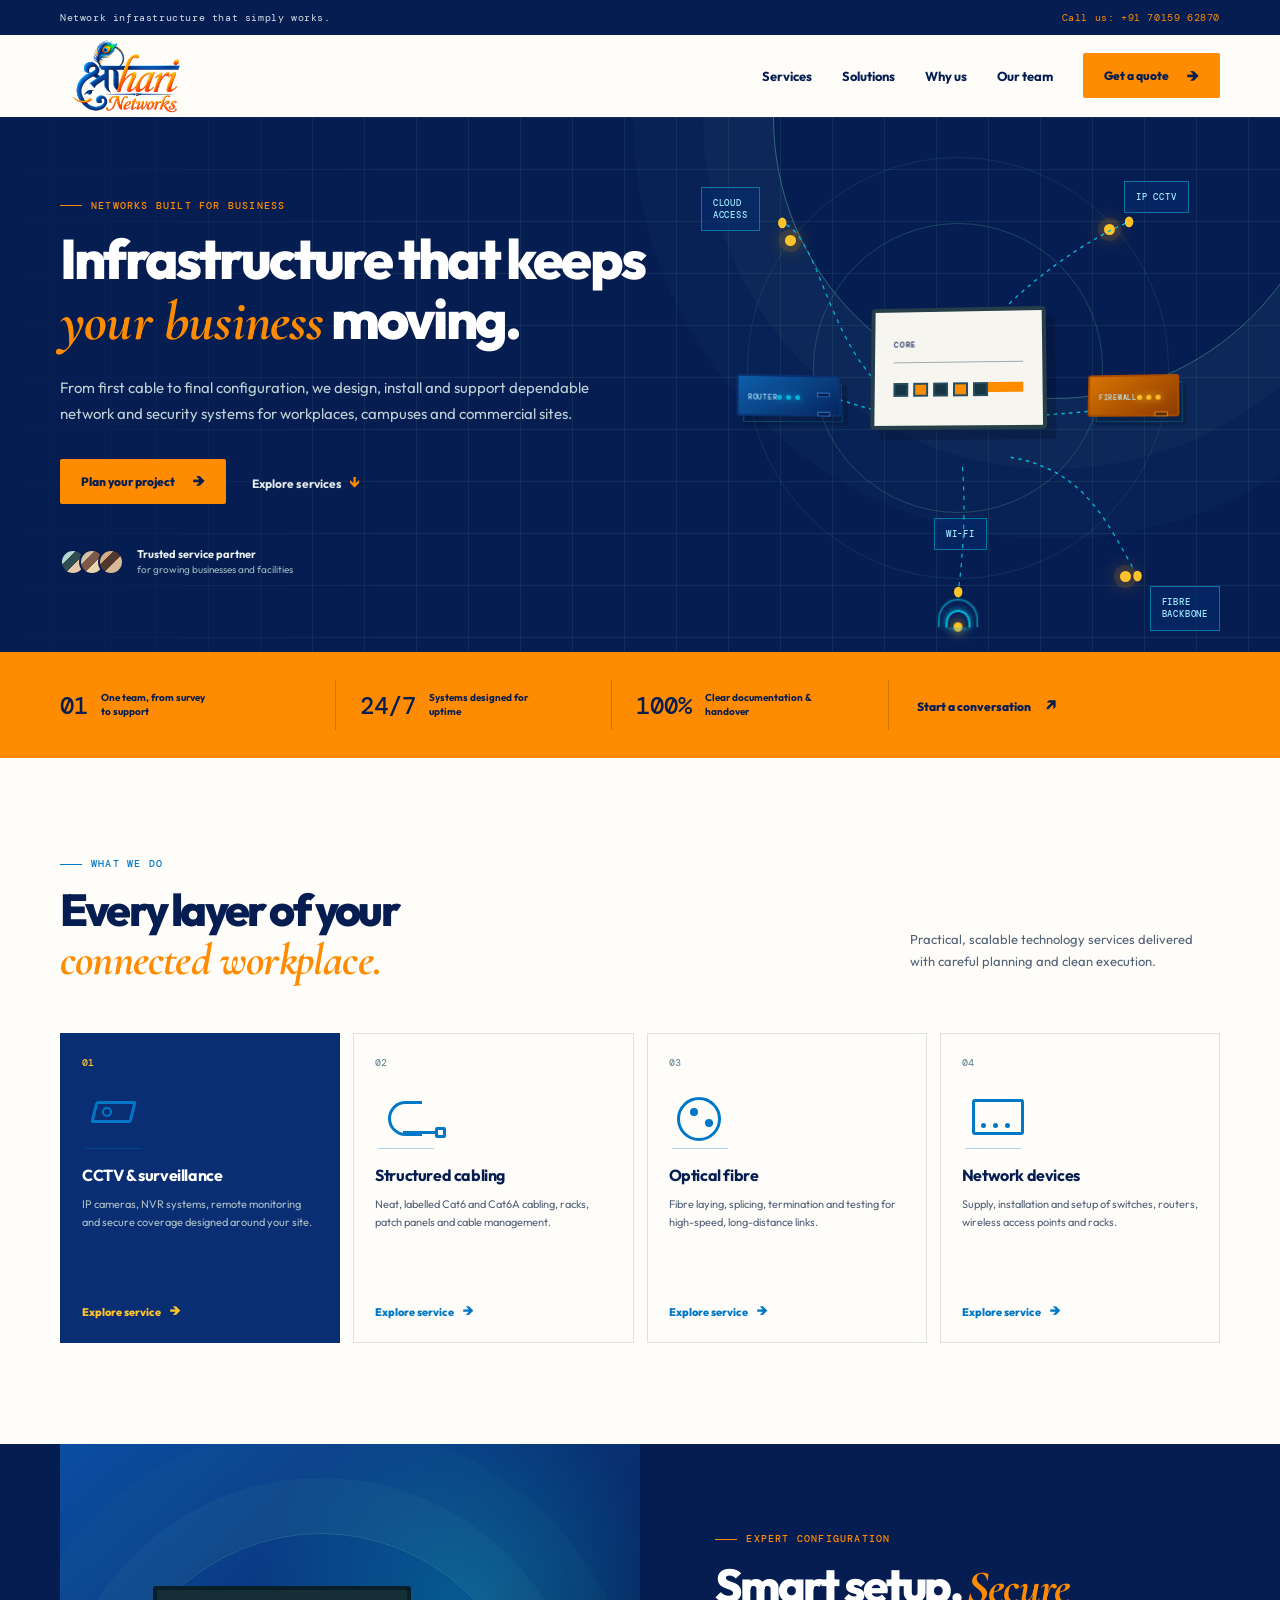
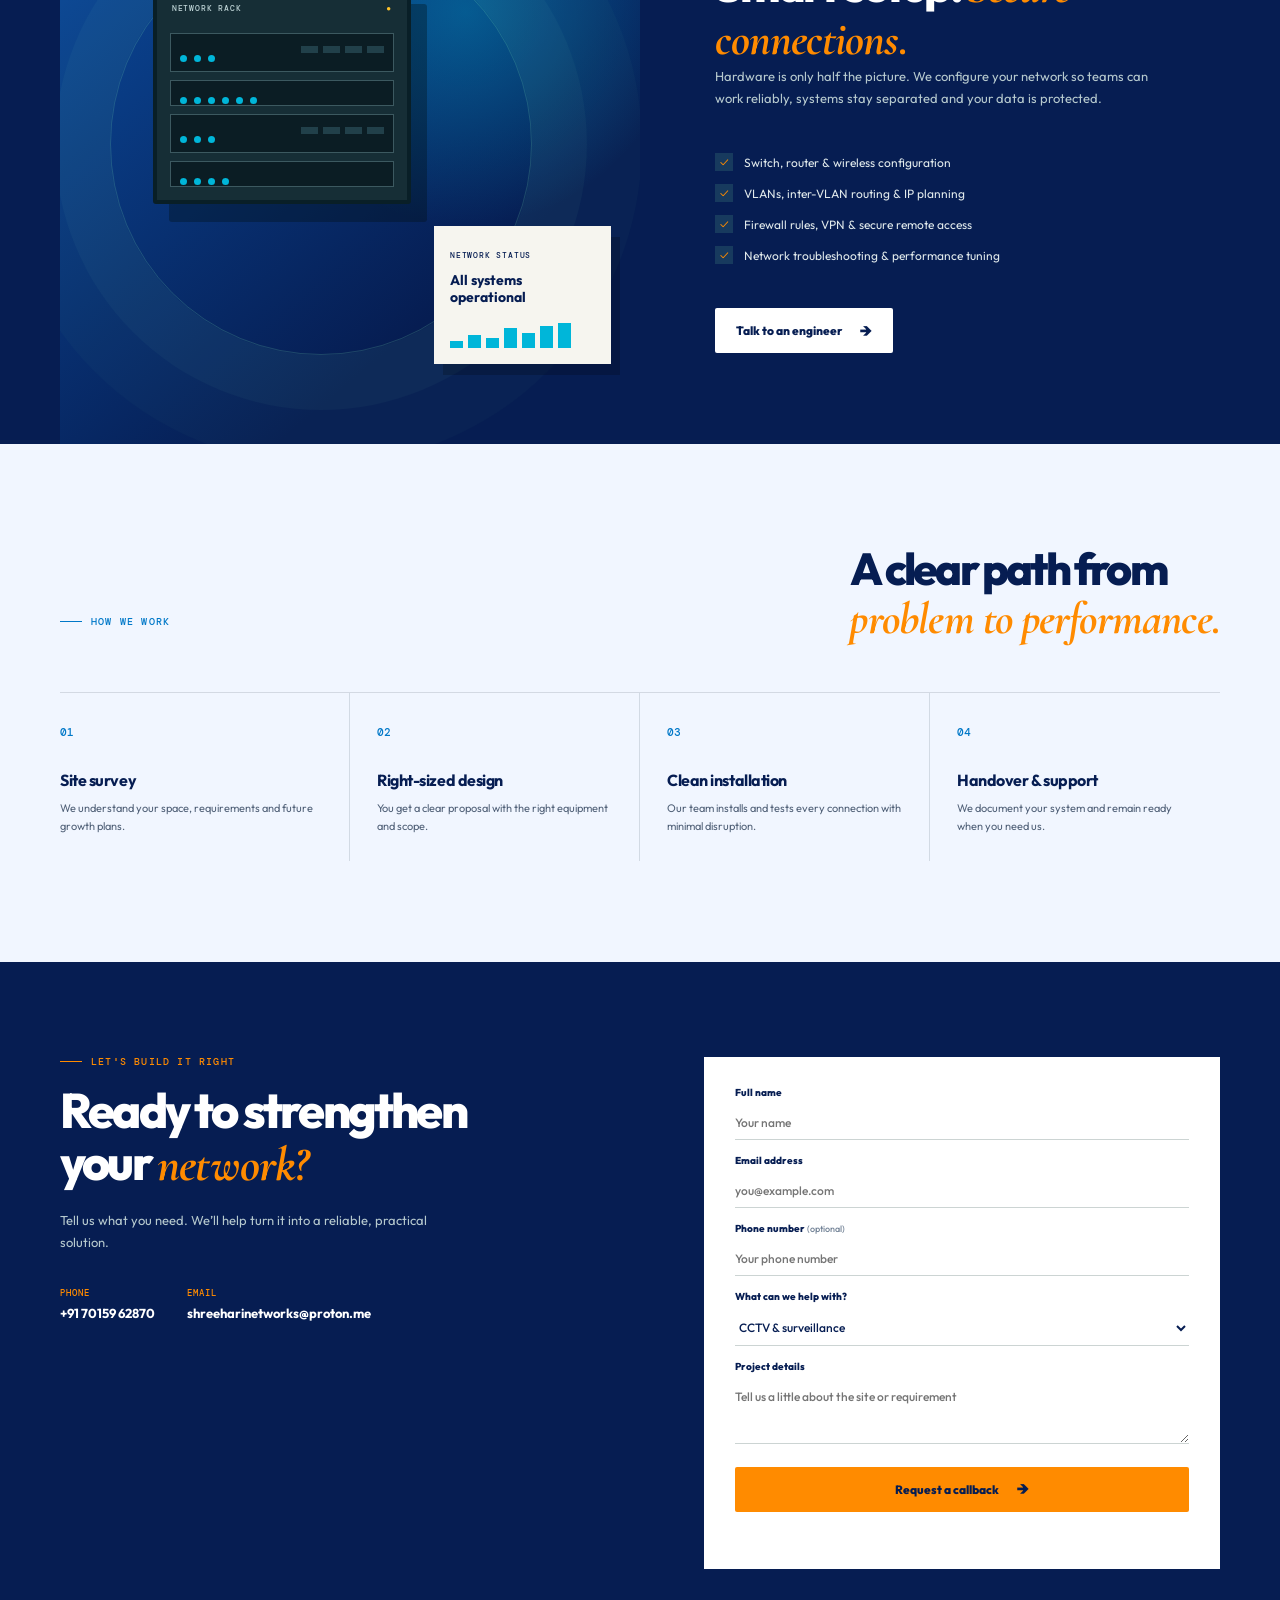
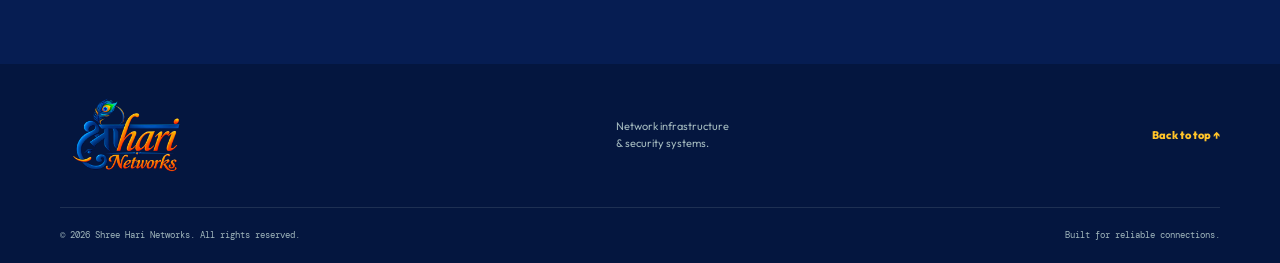
==== index.html @ 88076ae0 "Add files via upload" ====
<!doctype html>
<html lang="en">
  <head>
    <meta charset="UTF-8" />
    <meta name="viewport" content="width=device-width, initial-scale=1.0" />
    <meta
      name="description"
      content="Shree Hari Networks delivers CCTV, structured cabling, fibre optic, networking and security infrastructure services."
    />
    <title>Shree Hari Networks | Network Infrastructure & Security</title>
    <link rel="preconnect" href="https://fonts.googleapis.com" />
    <link rel="preconnect" href="https://fonts.gstatic.com" crossorigin />
    <link
      href="https://fonts.googleapis.com/css2?family=Cormorant+Garamond:ital,wght@0,600;0,700;1,600;1,700&family=DM+Mono:wght@400;500&family=Outfit:wght@400;500;600;700;800&display=swap"
      rel="stylesheet"
    />
    <link rel="stylesheet" href="styles.css" />
  </head>
  <body>
    <div class="topbar">
      <div class="container topbar-inner">
        <span>Network infrastructure that simply works.</span>
        <a href="tel:+917015962870">Call us: +91 70159 62870</a>
      </div>
    </div>

    <header class="site-header" id="top">
      <div class="container nav-wrap">
        <a class="brand brand-logo" href="#top" aria-label="Shree Hari Networks home">
          <img src="assets/shree-hari-networks-logo-transparent.png" alt="Shree Hari Networks" />
        </a>
        <button class="menu-toggle" type="button" aria-expanded="false" aria-controls="main-menu">
          <span></span><span></span><span></span><span class="sr-only">Open menu</span>
        </button>
        <nav id="main-menu" class="main-nav" aria-label="Main navigation">
          <a href="#services">Services</a>
          <a href="#solutions">Solutions</a>
          <a href="#why-us">Why us</a>
          <a href="team.html">Our team</a>
          <a href="#contact" class="nav-cta">Get a quote <span>→</span></a>
        </nav>
      </div>
    </header>

    <main>
      <section class="hero">
        <div class="hero-grid"></div>
        <div class="container hero-content">
          <div class="hero-copy">
            <p class="eyebrow"><span></span> NETWORKS BUILT FOR BUSINESS</p>
            <h1>Infrastructure that keeps <em>your business</em> moving.</h1>
            <p class="hero-text">
              From first cable to final configuration, we design, install and support dependable network and security systems for workplaces, campuses and commercial sites.
            </p>
            <div class="hero-actions">
              <a class="button button-primary" href="#contact">Plan your project <span>→</span></a>
              <a class="text-link" href="#services">Explore services <span>↓</span></a>
            </div>
            <div class="hero-trust">
              <div class="avatar-stack" aria-hidden="true"><i></i><i></i><i></i></div>
              <p><strong>Trusted service partner</strong><br />for growing businesses and facilities</p>
            </div>
          </div>

          <div class="network-visual" aria-label="Illustration of a connected network" role="img">
            <div class="visual-label label-cloud">CLOUD<br />ACCESS</div>
            <div class="visual-label label-camera">IP CCTV</div>
            <div class="visual-label label-fibre">FIBRE<br />BACKBONE</div>
            <div class="visual-label label-wifi">WI-FI</div>
            <div class="network-hub">
              <span class="hub-title">CORE</span>
              <span class="hub-line"></span>
              <span class="hub-status">ONLINE</span>
              <div class="port-row"><i></i><i></i><i></i><i></i><i></i></div>
            </div>
            <div class="network-device device-router" aria-hidden="true"><span>ROUTER</span><i></i><i></i><i></i><b></b><b></b></div>
            <div class="network-device device-firewall" aria-hidden="true"><span>FIREWALL</span><i></i><i></i><i></i><b></b></div>
            <div class="network-device device-wifi" aria-hidden="true"><span></span><i></i><b></b></div>
            <span class="node node-one"></span>
            <span class="node node-two"></span>
            <span class="node node-three"></span>
            <svg class="connections" viewBox="0 0 620 500" preserveAspectRatio="none" aria-hidden="true">
              <path d="M278 280C155 250 155 114 102 99" />
              <path d="M316 222C384 152 472 111 512 98" />
              <path d="M372 318c87 12 112 58 150 111" />
              <path d="M280 280C210 281 167 260 106 250" />
              <path d="M351 280C414 280 465 275 514 271" />
              <path d="M315 327c4 43 1 81-5 117" />
              <circle cx="102" cy="99" r="5" /><circle cx="512" cy="98" r="5" /><circle cx="522" cy="429" r="5" />
              <circle cx="106" cy="250" r="5" /><circle cx="514" cy="271" r="5" /><circle cx="310" cy="444" r="5" />
            </svg>
            <div class="signal-ring ring-one"></div>
            <div class="signal-ring ring-two"></div>
          </div>
        </div>
      </section>

      <section class="stats-strip" aria-label="Business highlights">
        <div class="container stats-grid">
          <div><strong>01</strong><span>One team, from survey to support</span></div>
          <div><strong>24/7</strong><span>Systems designed for uptime</span></div>
          <div><strong>100%</strong><span>Clear documentation & handover</span></div>
          <a href="#contact">Start a conversation <span>↗</span></a>
        </div>
      </section>

      <section class="section services" id="services">
        <div class="container">
          <div class="section-heading">
            <div>
              <p class="eyebrow dark"><span></span> WHAT WE DO</p>
              <h2>Every layer of your<br /><em>connected workplace.</em></h2>
            </div>
            <p>Practical, scalable technology services delivered with careful planning and clean execution.</p>
          </div>

          <div class="service-grid">
            <article class="service-card featured">
              <div class="service-number">01</div>
              <div class="service-icon icon-cctv"><span></span><i></i></div>
              <h3>CCTV & surveillance</h3>
              <p>IP cameras, NVR systems, remote monitoring and secure coverage designed around your site.</p>
              <a href="#contact" aria-label="Enquire about CCTV and surveillance">Explore service <span>→</span></a>
            </article>
            <article class="service-card">
              <div class="service-number">02</div>
              <div class="service-icon icon-cable"><span></span><i></i><b></b></div>
              <h3>Structured cabling</h3>
              <p>Neat, labelled Cat6 and Cat6A cabling, racks, patch panels and cable management.</p>
              <a href="#contact" aria-label="Enquire about structured cabling">Explore service <span>→</span></a>
            </article>
            <article class="service-card">
              <div class="service-number">03</div>
              <div class="service-icon icon-fibre"><span></span><i></i><b></b></div>
              <h3>Optical fibre</h3>
              <p>Fibre laying, splicing, termination and testing for high-speed, long-distance links.</p>
              <a href="#contact" aria-label="Enquire about optical fibre">Explore service <span>→</span></a>
            </article>
            <article class="service-card">
              <div class="service-number">04</div>
              <div class="service-icon icon-device"><span></span><i></i><b></b><em></em></div>
              <h3>Network devices</h3>
              <p>Supply, installation and setup of switches, routers, wireless access points and racks.</p>
              <a href="#contact" aria-label="Enquire about network devices">Explore service <span>→</span></a>
            </article>
          </div>
        </div>
      </section>

      <section class="section solutions" id="solutions">
        <div class="container solutions-layout">
          <div class="solutions-illustration" aria-hidden="true">
            <div class="rack">
              <div class="rack-top">NETWORK RACK <span>●</span></div>
              <div class="rack-unit"><i></i><i></i><i></i><b></b><b></b><b></b><b></b></div>
              <div class="rack-unit narrow"><i></i><i></i><i></i><i></i><i></i><i></i></div>
              <div class="rack-unit"><i></i><i></i><i></i><b></b><b></b><b></b><b></b></div>
              <div class="rack-unit narrow"><i></i><i></i><i></i><i></i></div>
            </div>
            <div class="config-card">
              <span class="mini-label">NETWORK STATUS</span>
              <strong>All systems<br />operational</strong>
              <div class="mini-chart"><i></i><i></i><i></i><i></i><i></i><i></i><i></i></div>
            </div>
          </div>
          <div class="solutions-copy">
            <p class="eyebrow"><span></span> EXPERT CONFIGURATION</p>
            <h2>Smart setup. <em>Secure connections.</em></h2>
            <p>Hardware is only half the picture. We configure your network so teams can work reliably, systems stay separated and your data is protected.</p>
            <ul class="check-list">
              <li><span>✓</span> Switch, router & wireless configuration</li>
              <li><span>✓</span> VLANs, inter-VLAN routing & IP planning</li>
              <li><span>✓</span> Firewall rules, VPN & secure remote access</li>
              <li><span>✓</span> Network troubleshooting & performance tuning</li>
            </ul>
            <a class="button button-light" href="#contact">Talk to an engineer <span>→</span></a>
          </div>
        </div>
      </section>

      <section class="section process" id="why-us">
        <div class="container">
          <div class="process-head">
            <p class="eyebrow dark"><span></span> HOW WE WORK</p>
            <h2>A clear path from<br /><em>problem to performance.</em></h2>
          </div>
          <div class="process-grid">
            <article><span>01</span><h3>Site survey</h3><p>We understand your space, requirements and future growth plans.</p></article>
            <article><span>02</span><h3>Right-sized design</h3><p>You get a clear proposal with the right equipment and scope.</p></article>
            <article><span>03</span><h3>Clean installation</h3><p>Our team installs and tests every connection with minimal disruption.</p></article>
            <article><span>04</span><h3>Handover & support</h3><p>We document your system and remain ready when you need us.</p></article>
          </div>
        </div>
      </section>

      <section class="contact" id="contact">
        <div class="container contact-layout">
          <div class="contact-copy">
            <p class="eyebrow"><span></span> LET'S BUILD IT RIGHT</p>
            <h2>Ready to strengthen<br />your <em>network?</em></h2>
            <p>Tell us what you need. We’ll help turn it into a reliable, practical solution.</p>
            <div class="contact-details">
              <a href="tel:+917015962870"><span>PHONE</span>+91 70159 62870</a>
              <a href="mailto:shreeharinetworks@proton.me"><span>EMAIL</span>shreeharinetworks@proton.me</a>
            </div>
          </div>
          <form class="contact-form" id="quote-form" action="https://formsubmit.co/shreeharinetworks@proton.me" method="POST">
            <input type="hidden" name="_subject" value="New website enquiry — Shree Hari Networks" />
            <input type="hidden" name="_cc" value="khatuwalccna@gmail.com,deepak787675@gmail.com" />
            <input type="hidden" name="_template" value="table" />
            <input class="honeypot" type="text" name="_honey" tabindex="-1" autocomplete="off" aria-hidden="true" />
            <label>Full name<input required name="name" type="text" placeholder="Your name" /></label>
            <label>Email address<input required name="email" type="email" placeholder="you@example.com" /></label>
            <label>Phone number <span class="optional">(optional)</span><input name="phone" type="tel" placeholder="Your phone number" /></label>
            <label>What can we help with?
              <select name="service">
                <option value="CCTV & surveillance">CCTV & surveillance</option>
                <option value="Structured cabling">Structured cabling</option>
                <option value="Optical fibre">Optical fibre</option>
                <option value="Network configuration">Network configuration</option>
                <option value="Other / multiple services">Other / multiple services</option>
              </select>
            </label>
            <label>Project details<textarea name="details" rows="3" placeholder="Tell us a little about the site or requirement"></textarea></label>
            <button class="button button-primary" type="submit">Request a callback <span>→</span></button>
            <p class="form-note" id="form-note" aria-live="polite"></p>
          </form>
        </div>
      </section>
    </main>

    <footer class="site-footer">
      <div class="container footer-top">
        <a class="brand brand-logo footer-brand" href="#top" aria-label="Shree Hari Networks home">
          <img src="assets/shree-hari-networks-logo-transparent.png" alt="Shree Hari Networks" />
        </a>
        <p>Network infrastructure<br />& security systems.</p>
        <a class="back-top" href="#top">Back to top ↑</a>
      </div>
      <div class="container footer-bottom"><span>© <span id="year"></span> Shree Hari Networks. All rights reserved.</span><span>Built for reliable connections.</span></div>
    </footer>

    <script src="script.js"></script>
  </body>
</html>
---- styles.css ----
:root {
  --ink: #061d52;
  --ink-2: #092e73;
  --green: #ff8b00;
  --green-bright: #ffc329;
  --cream: #f3f7ff;
  --paper: #fffdf9;
  --line: rgba(11, 30, 43, .13);
  --muted: #516178;
  --mono: "DM Mono", monospace;
  --sans: "Outfit", sans-serif;
  --accent: "Cormorant Garamond", serif;
}

* { box-sizing: border-box; }
html { scroll-behavior: smooth; }
body { margin: 0; color: var(--ink); background: var(--paper); font-family: var(--sans); }
a { color: inherit; text-decoration: none; }
button, input, select, textarea { font: inherit; }
.container { width: min(1160px, calc(100% - 48px)); margin: 0 auto; }
.sr-only { position: absolute; width: 1px; height: 1px; overflow: hidden; clip: rect(0, 0, 0, 0); white-space: nowrap; }

.topbar { background: var(--ink); color: #d6e1e3; font-family: var(--mono); font-size: 10px; letter-spacing: .06em; }
.topbar-inner { min-height: 35px; display: flex; align-items: center; justify-content: space-between; }
.topbar a { color: var(--green); }
.site-header { background: var(--paper); position: sticky; z-index: 10; top: 0; border-bottom: 1px solid transparent; }
.site-header.scrolled { border-bottom-color: var(--line); box-shadow: 0 5px 18px rgba(4, 26, 37, .04); }
.nav-wrap { height: 81px; display: flex; align-items: center; justify-content: space-between; }
.brand { display: flex; gap: 7px; align-items: center; color: var(--ink); font-size: 23px; letter-spacing: -1.5px; font-weight: 800; }
.brand-logo { display: block; width: 132px; height: 74px; }
.brand-logo img { display: block; width: 100%; height: 100%; object-fit: contain; object-position: center; }
.main-nav { display: flex; align-items: center; gap: 30px; font-size: 13px; font-weight: 700; }
.main-nav > a:not(.nav-cta) { position: relative; }
.main-nav > a:not(.nav-cta)::after { content: ""; position: absolute; height: 2px; width: 0; background: var(--green); left: 0; bottom: -7px; transition: width .2s ease; }
.main-nav > a:not(.nav-cta):hover::after { width: 100%; }
.nav-cta, .button { display: inline-flex; align-items: center; justify-content: center; gap: 18px; min-height: 45px; padding: 0 21px; border-radius: 2px; font-size: 12px; font-weight: 800; transition: transform .2s ease, background .2s ease; }
.nav-cta { color: var(--ink); background: var(--green); }
.nav-cta:hover, .button:hover { transform: translateY(-2px); }
.nav-cta span, .button span { font-size: 18px; line-height: 0; }
.menu-toggle { display: none; border: 0; background: none; padding: 8px 0 8px 12px; cursor: pointer; }
.menu-toggle span:not(.sr-only) { width: 23px; height: 2px; background: var(--ink); display: block; margin: 4px 0; }

.hero { min-height: 535px; position: relative; isolation: isolate; overflow: hidden; background: var(--ink); color: white; }
.hero-grid { position: absolute; inset: 0; z-index: -1; opacity: .17; background-image: linear-gradient(rgba(135, 226, 179, .5) 1px, transparent 1px), linear-gradient(90deg, rgba(135, 226, 179, .5) 1px, transparent 1px); background-size: 52px 52px; mask-image: linear-gradient(90deg, transparent, #000 30%, #000); }
.hero::after { content: ""; z-index: -1; position: absolute; width: 560px; height: 560px; top: -280px; right: -55px; border: 1px solid rgba(133, 245, 187, .35); border-radius: 50%; box-shadow: 0 0 0 70px rgba(133, 245, 187, .025), 0 0 0 140px rgba(133, 245, 187, .025); }
.hero-content { min-height: 535px; display: grid; grid-template-columns: 1.08fr .92fr; align-items: center; gap: 20px; }
.hero-copy { padding: 67px 0 58px; }
.eyebrow { margin: 0 0 17px; display: flex; align-items: center; gap: 9px; color: var(--green); font: 500 10px/1 var(--mono); letter-spacing: .12em; }
.eyebrow span { display: block; width: 22px; height: 1px; background: currentColor; }
.eyebrow.dark { color: #469c70; }
h1, h2, h3, p { margin-top: 0; }
h1, h2 { letter-spacing: -2.8px; line-height: 1.08; font-weight: 800; }
h1 { max-width: 600px; margin-bottom: 23px; font-size: clamp(42px, 4.35vw, 65px); }
h1 em, h2 em { color: var(--green); font-family: var(--accent); font-style: italic; font-weight: 700; letter-spacing: -.8px; }
.hero-text { max-width: 530px; color: #bed0d5; font-size: 15px; line-height: 1.75; }
.hero-actions { margin-top: 31px; display: flex; align-items: center; gap: 26px; }
.button-primary { color: var(--ink); background: var(--green); border: 0; cursor: pointer; }
.text-link { color: #e2eaec; font-size: 12px; font-weight: 700; }
.text-link span { color: var(--green); font-size: 17px; margin-left: 5px; }
.hero-trust { margin-top: 43px; display: flex; align-items: center; gap: 13px; }
.hero-trust p { margin: 0; color: #9db4bc; font-size: 10px; line-height: 1.45; }
.hero-trust strong { color: #e6eeee; font-size: 11px; }
.avatar-stack { display: flex; }
.avatar-stack i { width: 26px; height: 26px; border: 2px solid var(--ink); margin-left: -7px; border-radius: 50%; background: linear-gradient(135deg, #d2c2a4 30%, #7e5848 31% 57%, #e8d5ac 58%); }
.avatar-stack i:first-child { margin-left: 0; background: linear-gradient(135deg, #b2d6d0 30%, #304e52 31% 57%, #e5c7ab 58%); }
.avatar-stack i:last-child { background: linear-gradient(135deg, #d6ac81 30%, #52382e 31% 57%, #d7b997 58%); }

.network-visual { align-self: stretch; min-height: 430px; position: relative; perspective: 900px; }
.network-hub { position: absolute; top: 47%; left: 50%; transform: translate(-50%, -50%) rotateX(7deg) rotateY(-5deg); width: 176px; height: 123px; padding: 20px 19px; background: #f6f5ef; border: 4px solid #263e48; border-radius: 4px; color: var(--ink); box-shadow: 9px 10px 0 rgba(0, 0, 0, .18); z-index: 2; animation: hub-float 5s ease-in-out infinite; }
.hub-title, .hub-status, .mini-label { font: 500 8px var(--mono); letter-spacing: .1em; }
.hub-status { float: right; color: #29935e; }
.hub-line { display: block; height: 1px; margin: 11px 0 20px; background: #9daaae; }
.port-row { display: flex; gap: 5px; }
.port-row i { height: 14px; flex: 1; background: #173545; border: 2px solid #264d5e; }
.port-row i:nth-child(2), .port-row i:nth-child(4) { background: #66d797; }
.network-device { position: absolute; z-index: 2; padding: 8px 9px; border: 2px solid #0a316f; border-radius: 3px; color: #eaf8ff; background: linear-gradient(145deg, #0d5fac, #06265f); box-shadow: 7px 9px 0 rgba(0, 0, 0, .17); transform-style: preserve-3d; }
.network-device::after { content: ""; position: absolute; z-index: -1; inset: 4px -5px -6px 5px; border: 1px solid rgba(0, 182, 217, .38); transform: translateZ(-8px); }
.network-device span { color: #bceeff; font: 500 7px var(--mono); letter-spacing: .1em; }.network-device i { display: inline-block; width: 5px; height: 5px; margin: 8px 4px 0 0; border-radius: 50%; background: var(--peacock); box-shadow: 0 0 7px rgba(0, 182, 217, .8); }.network-device b { float: right; width: 13px; height: 5px; margin: 8px 0 0 4px; background: #0b1e52; border: 1px solid #2a76bb; }
.device-router { left: 8%; top: 48%; width: 103px; height: 43px; transform: rotateX(17deg) rotateY(17deg) rotateZ(-4deg); animation: device-float 5.9s ease-in-out infinite .3s; }.device-firewall { right: 8%; top: 48%; width: 90px; height: 43px; background: linear-gradient(145deg, #d77400, #8e3c00); border-color: #a84c00; transform: rotateX(14deg) rotateY(-16deg) rotateZ(3deg); animation: device-float 6.3s ease-in-out infinite .7s; }.device-firewall i { background: var(--amber); box-shadow: 0 0 7px rgba(255, 195, 41, .9); }.device-firewall b { border-color: #d78617; background: #5d2900; }.device-wifi { left: calc(50% - 30px); bottom: 4%; width: 60px; height: 35px; padding: 0; background: transparent; border: 0; box-shadow: none; transform: rotateX(14deg) rotateY(-9deg); animation: device-float 5.6s ease-in-out infinite 1.1s; }.device-wifi::after { display: none; }.device-wifi span, .device-wifi i, .device-wifi b { position: absolute; left: 50%; transform: translateX(-50%); display: block; margin: 0; background: transparent; }.device-wifi span { bottom: 0; width: 9px; height: 9px; border-radius: 50%; background: var(--amber); box-shadow: 0 0 11px rgba(255, 195, 41, .9); }.device-wifi i { bottom: 4px; width: 25px; height: 17px; border: 2px solid var(--peacock); border-bottom: 0; border-radius: 25px 25px 0 0; }.device-wifi b { bottom: 4px; width: 41px; height: 28px; border: 2px solid rgba(0, 182, 217, .62); border-bottom: 0; border-radius: 40px 40px 0 0; }
@keyframes hub-float { 0%, 100% { transform: translate(-50%, -50%) rotateX(7deg) rotateY(-5deg) translateY(0); } 50% { transform: translate(-50%, -50%) rotateX(7deg) rotateY(-5deg) translateY(-8px); } }
@keyframes device-float { 0%, 100% { margin-top: 0; } 50% { margin-top: -8px; } }
.connections { position: absolute; inset: 0; width: 100%; height: 100%; overflow: visible; }
.connections path { fill: none; stroke: #77d7a1; stroke-width: 1.4; stroke-dasharray: 4 5; animation: dash 16s linear infinite; }
.connections circle { fill: #92f3b9; }
@keyframes dash { to { stroke-dashoffset: -200; } }
.visual-label { position: absolute; padding: 9px 11px; color: #a4eec1; border: 1px solid rgba(144, 240, 186, .45); background: rgba(32, 70, 79, .45); font: 500 9px/1.35 var(--mono); letter-spacing: .09em; }
.label-cloud { left: 1%; top: 13%; }.label-camera { right: 6%; top: 12%; }.label-fibre { right: 0; bottom: 4%; }.label-wifi { left: calc(50% - 24px); bottom: 19%; }
.node { position: absolute; width: 11px; height: 11px; border-radius: 50%; background: var(--green-bright); box-shadow: 0 0 0 6px rgba(135, 241, 181, .11), 0 0 19px #78de9f; }
.node-one { top: 22%; left: 17%; }.node-two { top: 20%; right: 20%; }.node-three { right: 17%; bottom: 13%; }
.signal-ring { position: absolute; border: 1px solid rgba(125, 233, 169, .2); border-radius: 50%; left: 50%; top: 47%; transform: translate(-50%, -50%); }
.ring-one { width: 290px; height: 290px; }.ring-two { width: 422px; height: 422px; border-color: rgba(125, 233, 169, .1); }

.stats-strip { background: var(--green); }
.stats-grid { min-height: 106px; display: grid; grid-template-columns: 1fr 1fr 1fr 1.2fr; align-items: center; }
.stats-grid > div { min-height: 50px; padding: 4px 24px; border-right: 1px solid rgba(10, 29, 42, .19); display: flex; align-items: center; gap: 13px; }
.stats-grid > div:first-child { padding-left: 0; }.stats-grid strong { font: 500 24px var(--mono); }.stats-grid span { max-width: 115px; font-size: 10px; line-height: 1.4; font-weight: 700; }
.stats-grid a { padding-left: 28px; font-size: 12px; font-weight: 800; }.stats-grid a span { margin-left: 12px; font-size: 18px; }

.section { padding: 101px 0; }.section-heading { display: flex; justify-content: space-between; align-items: end; margin-bottom: 48px; }.section-heading > p { max-width: 310px; color: var(--muted); font-size: 13px; line-height: 1.7; }.section h2 { margin-bottom: 0; font-size: clamp(35px, 3.5vw, 49px); }.section h2 em { color: #38a672; }
.service-grid { display: grid; grid-template-columns: repeat(4, 1fr); gap: 13px; }.service-card { min-height: 310px; padding: 22px 21px; border: 1px solid var(--line); display: flex; flex-direction: column; position: relative; transition: background .2s ease, transform .2s ease; }.service-card:hover { background: #f2f6f3; transform: translateY(-4px); }.service-card.featured { color: white; background: var(--ink-2); border-color: var(--ink-2); }.service-number { font: 500 10px var(--mono); color: #72919c; }.featured .service-number { color: #80d7a4; }.service-icon { height: 75px; margin: 14px 0 7px; position: relative; color: #3ca776; }.service-icon::after { content: ""; position: absolute; width: 56px; height: 1px; background: currentColor; opacity: .32; bottom: 9px; left: 3px; }.icon-cctv span { position: absolute; top: 18px; left: 11px; width: 41px; height: 22px; border: 3px solid currentColor; border-radius: 3px; transform: skew(-14deg); }.icon-cctv i { position: absolute; width: 10px; height: 10px; top: 24px; left: 20px; border: 2px solid currentColor; border-radius: 50%; }.icon-cable span { position: absolute; top: 18px; left: 13px; width: 34px; height: 35px; border: 3px solid currentColor; border-right: 0; border-radius: 20px 0 0 20px; }.icon-cable i { position: absolute; width: 34px; height: 3px; top: 48px; left: 28px; background: currentColor; }.icon-cable b { position: absolute; width: 11px; height: 11px; border: 3px solid currentColor; top: 44px; left: 60px; border-radius: 2px; }.icon-fibre span { position: absolute; width: 44px; height: 44px; border: 3px solid currentColor; border-radius: 50%; top: 14px; left: 8px; }.icon-fibre i, .icon-fibre b { position: absolute; display: block; width: 8px; height: 8px; border-radius: 50%; background: currentColor; }.icon-fibre i { top: 25px; left: 21px; }.icon-fibre b { top: 36px; left: 36px; }.icon-device span { position: absolute; left: 10px; top: 16px; width: 52px; height: 36px; border: 3px solid currentColor; border-radius: 3px; }.icon-device i, .icon-device b, .icon-device em { position: absolute; top: 40px; width: 5px; height: 5px; border-radius: 50%; background: currentColor; }.icon-device i { left: 19px; }.icon-device b { left: 31px; }.icon-device em { left: 43px; }.service-card h3 { margin: 0 0 10px; font-size: 16px; letter-spacing: -.4px; }.service-card p { margin-bottom: 19px; color: var(--muted); font-size: 11px; line-height: 1.65; }.featured p { color: #adc1c6; }.service-card a { margin-top: auto; color: #399b6f; font-size: 11px; font-weight: 800; }.service-card a span { margin-left: 7px; font-size: 16px; }.featured a { color: var(--green); }

.solutions { padding: 0; background: var(--ink); color: white; }.solutions-layout { min-height: 600px; display: grid; grid-template-columns: 1fr 1fr; }.solutions-illustration { background: linear-gradient(140deg, #285362, #112f3a); position: relative; overflow: hidden; }.solutions-illustration::before { content: ""; position: absolute; width: 420px; height: 420px; border: 1px solid rgba(134, 237, 180, .19); border-radius: 50%; top: 50%; left: 45%; transform: translate(-50%, -50%); box-shadow: 0 0 0 55px rgba(134, 237, 180, .035), 0 0 0 110px rgba(134, 237, 180, .025); }.rack { z-index: 1; position: absolute; top: 142px; left: 16%; width: 258px; padding: 13px; border: 4px solid #091f27; border-radius: 3px; background: #162e36; box-shadow: 16px 18px 0 rgba(2, 15, 19, .34); }.rack-top { padding: 0 2px 12px; color: #bed3d5; font: 500 8px var(--mono); letter-spacing: .1em; }.rack-top span { float: right; color: var(--green); }.rack-unit { height: 39px; margin-top: 8px; padding: 12px 9px; border: 1px solid #3c5960; background: #0b1d24; }.rack-unit i { display: inline-block; width: 7px; height: 7px; margin-right: 7px; border-radius: 50%; background: #4ed38a; }.rack-unit b { float: right; width: 17px; height: 7px; margin-left: 5px; background: #21404a; }.rack-unit.narrow { height: 26px; padding-top: 7px; }.config-card { position: absolute; z-index: 2; bottom: 80px; right: 5%; width: 177px; padding: 16px; background: #f6f5ef; color: var(--ink); box-shadow: 9px 11px 0 rgba(0,0,0,.2); }.config-card strong { display: block; margin: 10px 0 16px; font-size: 14px; line-height: 1.25; }.mini-chart { height: 25px; display: flex; align-items: end; gap: 5px; }.mini-chart i { display: block; width: 13px; background: #67cb91; }.mini-chart i:nth-child(1) { height: 7px; }.mini-chart i:nth-child(2) { height: 13px; }.mini-chart i:nth-child(3) { height: 10px; }.mini-chart i:nth-child(4) { height: 20px; }.mini-chart i:nth-child(5) { height: 15px; }.mini-chart i:nth-child(6) { height: 22px; }.mini-chart i:nth-child(7) { height: 25px; }.solutions-copy { align-self: center; padding: 45px 8% 45px 13%; }.solutions-copy h2 { font-size: clamp(37px, 3.6vw, 50px); }.solutions-copy > p:not(.eyebrow) { color: #b6c9ce; font-size: 13px; line-height: 1.72; }.check-list { list-style: none; padding: 7px 0 7px; margin: 24px 0; }.check-list li { display: flex; align-items: center; gap: 11px; margin: 13px 0; color: #e0e9eb; font-size: 12px; }.check-list span { display: inline-grid; place-items: center; width: 18px; height: 18px; background: rgba(121, 220, 161, .15); color: var(--green); font-size: 11px; }.button-light { background: white; color: var(--ink); }

.process { background: #edf0eb; }.process-head { display: flex; justify-content: space-between; align-items: end; }.process-grid { display: grid; grid-template-columns: repeat(4, 1fr); margin-top: 48px; border-top: 1px solid var(--line); }.process-grid article { padding: 27px 27px 15px 0; margin-top: 0; border-right: 1px solid var(--line); }.process-grid article + article { padding-left: 27px; }.process-grid article:last-child { border-right: 0; }.process-grid span { color: #3ca574; font: 500 11px var(--mono); }.process-grid h3 { margin: 30px 0 9px; font-size: 16px; letter-spacing: -.45px; }.process-grid p { color: var(--muted); font-size: 11px; line-height: 1.65; }

.contact { background: var(--ink); color: white; padding: 95px 0; }.contact-layout { display: grid; grid-template-columns: 1fr 1fr; gap: 11%; }.contact h2 { margin-bottom: 17px; font-size: clamp(38px, 3.8vw, 52px); }.contact h2 em { color: var(--green); }.contact-copy > p:not(.eyebrow) { max-width: 400px; color: #b6c9ce; font-size: 13px; line-height: 1.7; }.contact-details { margin-top: 34px; display: flex; gap: 32px; }.contact-details a { color: white; font-size: 13px; font-weight: 700; }.contact-details span { display: block; margin-bottom: 6px; color: var(--green); font: 500 9px var(--mono); letter-spacing: .1em; }.contact-form { padding: 29px 31px; background: white; color: var(--ink); }.contact-form label { display: block; margin-bottom: 14px; font-size: 10px; font-weight: 800; }.contact-form input, .contact-form select, .contact-form textarea { width: 100%; margin-top: 7px; padding: 9px 0; border: 0; border-bottom: 1px solid #ccd4d3; outline: 0; color: var(--ink); background: transparent; font-size: 12px; font-weight: 500; resize: vertical; }.contact-form textarea { min-height: 55px; }.contact-form input:focus, .contact-form select:focus, .contact-form textarea:focus { border-bottom-color: #43aa78; }.contact-form .button { width: 100%; margin-top: 6px; }.form-note { min-height: 16px; margin: 12px 0 0; color: #288759; text-align: center; font-size: 10px; font-weight: 700; }

.site-footer { background: #081720; color: #a2b8bd; }.footer-top { min-height: 144px; display: flex; align-items: center; justify-content: space-between; border-bottom: 1px solid rgba(208, 234, 229, .12); }.footer-brand { color: white; }.footer-top > p { margin: 0; font-size: 11px; line-height: 1.6; }.back-top { color: var(--green); font-size: 11px; font-weight: 800; }.footer-bottom { min-height: 55px; display: flex; align-items: center; justify-content: space-between; font: 400 9px var(--mono); }

@media (max-width: 850px) {
  .hero-content, .solutions-layout, .contact-layout { grid-template-columns: 1fr; }
  .hero-content { padding: 28px 0 0; }.hero-copy { padding: 30px 0 15px; }.network-visual { min-height: 380px; max-width: 560px; width: 100%; margin: 0 auto; }.hero { min-height: auto; }.hero-grid { mask-image: none; }
  .service-grid { grid-template-columns: repeat(2, 1fr); }.solutions-illustration { min-height: 470px; }.solutions-copy { padding: 76px 6%; }.contact-layout { gap: 42px; }.contact-form { max-width: 550px; }.stats-grid { grid-template-columns: 1fr 1fr; padding: 14px 0; }.stats-grid > div { padding: 11px 12px; }.stats-grid > div:nth-child(2) { border-right: 0; }.stats-grid a { padding: 12px 0; }
}
/* Brand colours and details drawn from the supplied Shree Hari Networks logo. */
:root { --electric-blue: #0078c8; --peacock: #00b6d9; --saffron: #ff8b00; --amber: #ffc329; --soft-blue: #eff6ff; }
.site-header.scrolled { border-bottom-color: rgba(0, 120, 200, .22); box-shadow: 0 5px 18px rgba(4, 34, 104, .08); }
.eyebrow.dark, .service-icon, .service-card a, .process-grid span { color: var(--electric-blue); }
.section h2 em { color: var(--saffron); }
.service-card:hover { background: var(--soft-blue); }
.featured .service-number, .featured a { color: var(--amber); }
.connections path { stroke: var(--peacock); }.connections circle, .node { fill: var(--amber); background: var(--amber); box-shadow: 0 0 0 6px rgba(255, 139, 0, .12), 0 0 19px rgba(255, 184, 0, .8); }
.visual-label { color: #9feaff; border-color: rgba(0, 182, 217, .55); background: rgba(5, 45, 111, .55); }
.hub-status, .port-row i:nth-child(2), .port-row i:nth-child(4) { color: var(--saffron); background: var(--saffron); }
.solutions-illustration { background: radial-gradient(circle at 70% 28%, rgba(0, 182, 217, .33), transparent 36%), linear-gradient(140deg, #0b4ea2, #061d52 72%); }
.rack-unit i, .mini-chart i { background: var(--peacock); }.rack-top span { color: var(--amber); }
.process { background: #f1f6ff; }.contact-form input:focus, .contact-form select:focus, .contact-form textarea:focus { border-bottom-color: var(--electric-blue); }.form-note { color: #0a6cba; }
.site-footer { background: #04163f; }.back-top { color: var(--amber); }
.contact-form .optional { color: #728296; font-size: 9px; font-weight: 500; }.honeypot { position: absolute; left: -10000px; width: 1px; height: 1px; overflow: hidden; }.contact-form .button:disabled { cursor: wait; opacity: .7; transform: none; }

/* Interior pages */
.page-hero { position: relative; overflow: hidden; padding: 82px 0 77px; color: white; background: linear-gradient(115deg, #041a4c, #0a4a9c); }
.page-hero::after { content: ""; position: absolute; width: 430px; height: 430px; right: -70px; top: -230px; border: 1px solid rgba(0, 197, 228, .42); border-radius: 50%; box-shadow: 0 0 0 54px rgba(0, 197, 228, .07), 0 0 0 108px rgba(255, 139, 0, .04); }
.page-hero .container { position: relative; z-index: 1; }.breadcrumb { display: inline-flex; gap: 8px; margin-bottom: 30px; color: #b9eaff; font: 500 9px var(--mono); letter-spacing: .1em; }.breadcrumb a { color: var(--amber); }.page-hero h1 { max-width: 670px; margin-bottom: 16px; font-size: clamp(42px, 5vw, 65px); }.page-hero p:not(.eyebrow) { max-width: 580px; margin: 0; color: #d5e7ff; font-size: 14px; line-height: 1.75; }
.team-intro { display: grid; grid-template-columns: .85fr 1.15fr; gap: 12%; align-items: end; padding: 92px 0 52px; }.team-intro h2, .credentials h2 { margin-bottom: 0; font-size: clamp(34px, 3.5vw, 48px); }.team-intro > p { margin: 0; color: var(--muted); font-size: 14px; line-height: 1.8; }
.team-grid { display: grid; grid-template-columns: repeat(3, 1fr); gap: 16px; padding-bottom: 94px; }.team-card { min-height: 360px; padding: 24px; border: 1px solid rgba(0, 70, 150, .15); background: #fff; }.team-avatar { display: grid; width: 70px; height: 70px; place-items: center; margin-bottom: 48px; color: var(--electric-blue); border-radius: 50%; background: #e6f4ff; font: 600 17px var(--accent); }.team-card:nth-child(2) .team-avatar { color: #d66b00; background: #fff0d5; }.team-card:nth-child(3) .team-avatar { color: #007e9d; background: #daf9ff; }.team-card small { color: var(--electric-blue); font: 500 9px var(--mono); letter-spacing: .1em; }.team-card h3 { margin: 9px 0 7px; font-size: 19px; letter-spacing: -.6px; }.team-card p { min-height: 48px; margin-bottom: 18px; color: var(--muted); font-size: 12px; line-height: 1.65; }.team-tags { display: flex; flex-wrap: wrap; gap: 6px; }.team-tags span { padding: 6px 8px; color: #3b617e; background: #f0f6fc; font: 500 8px var(--mono); letter-spacing: .04em; }
.credentials { padding: 83px 0 90px; color: white; background: var(--ink); }.credentials-head { display: flex; align-items: end; justify-content: space-between; gap: 35px; }.credentials-head p:not(.eyebrow) { max-width: 400px; margin: 0; color: #c3d9ec; font-size: 13px; line-height: 1.7; }.credential-grid { display: grid; grid-template-columns: repeat(4, 1fr); margin-top: 43px; border-top: 1px solid rgba(212, 236, 255, .2); }.credential-grid article { min-height: 175px; padding: 23px 24px 10px 0; border-right: 1px solid rgba(212, 236, 255, .2); }.credential-grid article + article { padding-left: 24px; }.credential-grid article:last-child { border-right: 0; }.credential-grid span { color: var(--amber); font: 500 10px var(--mono); }.credential-grid h3 { margin: 26px 0 8px; font-size: 15px; }.credential-grid p { color: #b9d3e6; font-size: 11px; line-height: 1.6; }

/* CEO profile */
.profile-link { display: inline-block; margin-top: 18px; color: var(--electric-blue); font-size: 10px; font-weight: 800; }.profile-link span { margin-left: 6px; font-size: 15px; }
.ceo-hero { overflow: hidden; color: white; background: radial-gradient(circle at 73% 22%, rgba(0, 182, 217, .28), transparent 26%), linear-gradient(120deg, #041a4d 0%, #092f79 61%, #075e9e 100%); }.ceo-hero-layout { min-height: 548px; display: grid; grid-template-columns: .85fr 1.15fr; align-items: end; gap: 9%; }.ceo-portrait-wrap { position: relative; align-self: stretch; display: flex; justify-content: center; align-items: end; }.ceo-portrait-wrap::before { content: ""; position: absolute; width: 380px; height: 380px; bottom: -116px; left: 50%; border: 1px solid rgba(123, 223, 246, .35); border-radius: 50%; transform: translateX(-50%); box-shadow: 0 0 0 38px rgba(119, 216, 246, .08), 0 0 0 78px rgba(255, 139, 0, .06); }.ceo-portrait-wrap img { position: relative; z-index: 1; display: block; width: min(100%, 368px); height: 478px; object-fit: cover; object-position: center 17%; filter: grayscale(1) contrast(1.07); mix-blend-mode: luminosity; }.portrait-badge { position: absolute; z-index: 2; right: 0; bottom: 54px; width: 109px; padding: 14px 12px; color: var(--ink); background: var(--amber); font: 700 28px/1 var(--accent); box-shadow: 8px 8px 0 rgba(0, 0, 0, .18); }.portrait-badge small { display: block; margin-top: 5px; font: 500 7px/1.35 var(--mono); letter-spacing: .08em; }.ceo-hero-copy { align-self: center; padding: 65px 0 65px; }.ceo-hero .breadcrumb { margin-bottom: 26px; }.ceo-hero h1 { margin: 0 0 16px; font-size: clamp(48px, 5.7vw, 76px); }.ceo-hero h1 em { color: var(--amber); }.ceo-hero-copy > p:not(.eyebrow) { max-width: 520px; margin-bottom: 27px; color: #d0e8ff; font-size: 14px; line-height: 1.75; }.ceo-credentials { display: flex; flex-wrap: wrap; gap: 8px; }.ceo-credentials span { padding: 7px 9px; border: 1px solid rgba(193, 240, 255, .35); color: #d6f7ff; font: 500 8px var(--mono); letter-spacing: .08em; }
.leadership-intro { display: grid; grid-template-columns: .9fr 1.1fr; gap: 13%; align-items: end; padding: 95px 0 51px; }.leadership-intro h2 { margin: 0; font-size: clamp(35px, 3.5vw, 49px); letter-spacing: -2.5px; line-height: 1.1; }.leadership-intro h2 em { color: var(--saffron); }.leadership-intro > p { margin: 0; color: var(--muted); font-size: 14px; line-height: 1.8; }
.career-timeline { padding-bottom: 95px; }.career-timeline article { display: grid; grid-template-columns: 150px 1fr; gap: 28px; padding: 26px 0; border-top: 1px solid rgba(0, 70, 150, .16); }.career-timeline article:last-child { border-bottom: 1px solid rgba(0, 70, 150, .16); }.timeline-year { color: var(--electric-blue); font: 500 10px var(--mono); letter-spacing: .1em; }.career-timeline h3 { margin: 0 0 8px; font-size: 18px; letter-spacing: -.5px; }.career-timeline p { max-width: 700px; margin: 0; color: var(--muted); font-size: 12px; line-height: 1.7; }
.ceo-expertise { padding: 90px 0; color: white; background: var(--ink); }.expertise-heading { display: flex; justify-content: space-between; align-items: end; gap: 30px; }.expertise-heading h2 { margin: 0; font-size: clamp(35px, 3.5vw, 49px); letter-spacing: -2.5px; line-height: 1.1; }.expertise-heading h2 em { color: var(--amber); }.expertise-heading > p { max-width: 400px; margin: 0; color: #c0d8ec; font-size: 13px; line-height: 1.7; }.expertise-grid { display: grid; grid-template-columns: repeat(3, 1fr); margin-top: 48px; border-top: 1px solid rgba(211, 234, 255, .2); }.expertise-grid article { min-height: 205px; padding: 25px 27px 14px 0; border-right: 1px solid rgba(211, 234, 255, .2); border-bottom: 1px solid rgba(211, 234, 255, .2); }.expertise-grid article:nth-child(3n + 2), .expertise-grid article:nth-child(3n + 3) { padding-left: 27px; }.expertise-grid article:nth-child(3n) { border-right: 0; }.expertise-grid span { color: var(--amber); font: 500 10px var(--mono); }.expertise-grid h3 { margin: 29px 0 9px; font-size: 16px; }.expertise-grid p { margin: 0; color: #c0d8ec; font-size: 11px; line-height: 1.68; }
.qualifications-section { display: grid; grid-template-columns: 1fr 1fr; gap: 15px; padding: 95px 0; }.qualification-card { min-height: 338px; padding: 30px; }.qualification-featured { display: grid; grid-template-columns: 112px 1fr; grid-template-rows: auto 1fr; gap: 8px 25px; color: white; background: linear-gradient(135deg, #0b5da8, #06235c); }.qualification-featured .eyebrow { grid-column: 1 / -1; }.qualification-featured h2 { margin: 8px 0 14px; font-size: 42px; letter-spacing: -2px; line-height: 1; }.qualification-featured h2 em { color: var(--amber); }.qualification-featured p:not(.eyebrow) { margin: 0; color: #cfe8fb; font-size: 12px; line-height: 1.65; }.ccna-mark { align-self: start; display: grid; place-items: center; width: 105px; height: 105px; border: 2px solid #d8f7ff; border-radius: 50%; font: 700 25px var(--accent); }.qualification-label { color: #bcecff; font: 500 8px var(--mono); letter-spacing: .1em; }.qualification-list { background: #f1f6ff; }.qualification-list ul { margin: 28px 0 0; padding: 0; list-style: none; }.qualification-list li { padding: 17px 0; border-bottom: 1px solid rgba(0, 70, 150, .14); }.qualification-list li:first-child { padding-top: 0; }.qualification-list b { display: block; color: var(--ink); font-size: 13px; }.qualification-list span { display: block; margin-top: 5px; color: var(--muted); font-size: 11px; line-height: 1.5; }
.profile-cta { padding: 91px 0; color: white; background: linear-gradient(110deg, #061d52, #0b63a9); }.profile-cta h2 { margin: 0 0 25px; font-size: clamp(37px, 3.8vw, 51px); letter-spacing: -2.6px; line-height: 1.1; }.profile-cta h2 em { color: var(--amber); }

@media (max-width: 850px) { .team-intro { gap: 7%; }.team-grid { grid-template-columns: repeat(2, 1fr); }.credential-grid { grid-template-columns: repeat(2, 1fr); }.credential-grid article:nth-child(2) { border-right: 0; } }

@media (max-width: 850px) { .ceo-hero-layout { grid-template-columns: 1fr; gap: 0; }.ceo-portrait-wrap { min-height: 365px; order: 2; }.ceo-portrait-wrap img { width: 300px; height: 370px; }.ceo-hero-copy { padding: 64px 0 10px; }.portrait-badge { right: 16%; bottom: 34px; }.leadership-intro { gap: 7%; }.expertise-grid { grid-template-columns: repeat(2, 1fr); }.expertise-grid article:nth-child(3n) { border-right: 1px solid rgba(211, 234, 255, .2); }.expertise-grid article:nth-child(even) { border-right: 0; }.expertise-grid article:nth-child(3n + 3) { padding-left: 27px; }.qualifications-section { grid-template-columns: 1fr; } }

@media (max-width: 640px) { .ceo-hero-copy { padding-top: 53px; }.ceo-portrait-wrap { min-height: 330px; }.ceo-portrait-wrap img { width: 255px; height: 326px; }.ceo-portrait-wrap::before { width: 290px; height: 290px; }.portrait-badge { right: 2%; bottom: 28px; }.leadership-intro { display: block; padding: 67px 0 34px; }.leadership-intro > p { margin-top: 21px; }.career-timeline { padding-bottom: 66px; }.career-timeline article { grid-template-columns: 1fr; gap: 10px; padding: 20px 0; }.ceo-expertise { padding: 68px 0; }.expertise-heading { display: block; }.expertise-heading > p { margin-top: 21px; }.expertise-grid { grid-template-columns: 1fr; margin-top: 31px; }.expertise-grid article, .expertise-grid article:nth-child(3n + 2), .expertise-grid article:nth-child(3n + 3) { min-height: auto; padding: 20px 0; border-right: 0; }.expertise-grid h3 { margin-top: 11px; }.qualifications-section { padding: 68px 0; }.qualification-card { min-height: auto; padding: 24px; }.qualification-featured { grid-template-columns: 82px 1fr; gap: 8px 16px; }.ccna-mark { width: 78px; height: 78px; font-size: 19px; }.qualification-featured h2 { font-size: 35px; }.profile-cta { padding: 68px 0; } }

@media (max-width: 640px) {
  .team-intro, .credentials-head { display: block; }.page-hero { padding: 61px 0; }.team-intro { padding: 68px 0 35px; }.team-intro > p, .credentials-head p:not(.eyebrow) { margin-top: 21px; }.team-grid, .credential-grid { grid-template-columns: 1fr; }.team-card { min-height: 305px; }.credential-grid { margin-top: 30px; }.credential-grid article, .credential-grid article + article { min-height: auto; padding: 20px 0; border-right: 0; border-bottom: 1px solid rgba(212, 236, 255, .2); }.credentials { padding: 68px 0; }
}

@media (max-width: 640px) {
  .container { width: min(100% - 32px, 520px); }.topbar-inner { font-size: 8px; }.nav-wrap { height: 67px; }.brand-logo { width: 108px; height: 61px; }.main-nav { display: none; position: absolute; top: 67px; left: 0; right: 0; padding: 18px 24px 24px; background: var(--paper); border-bottom: 1px solid var(--line); align-items: stretch; flex-direction: column; gap: 18px; }.main-nav.open { display: flex; }.nav-cta { width: max-content; }.menu-toggle { display: block; }.hero-copy { padding-top: 40px; }.hero-actions { flex-wrap: wrap; gap: 18px; }.hero-trust { margin-top: 34px; }h1 { letter-spacing: -2.1px; }.network-visual { min-height: 330px; }.network-hub { width: 150px; height: 108px; }.ring-one { width: 220px; height: 220px; }.ring-two { width: 300px; height: 300px; }.label-fibre { bottom: 0; }.stats-grid { grid-template-columns: 1fr; }.stats-grid > div { border: 0; border-bottom: 1px solid rgba(10, 29, 42, .17); padding: 11px 0; }.stats-grid a { padding: 12px 0 2px; }.section { padding: 70px 0; }.section-heading { display: block; margin-bottom: 30px; }.section-heading > p { margin: 20px 0 0; }.service-grid, .process-grid { grid-template-columns: 1fr; }.service-card { min-height: 260px; }.solutions-illustration { min-height: 390px; }.rack { top: 87px; left: 6%; width: 215px; }.config-card { bottom: 36px; right: 5%; }.solutions-copy { padding: 64px 7%; }.process-head { display: block; }.process-grid { margin-top: 32px; }.process-grid article, .process-grid article + article { padding: 20px 0; border-right: 0; border-bottom: 1px solid var(--line); }.process-grid h3 { margin: 10px 0 7px; }.contact { padding: 68px 0; }.contact-details { gap: 20px; flex-wrap: wrap; }.contact-form { padding: 24px 20px; }.footer-top { min-height: 180px; align-items: start; padding: 34px 0; flex-direction: column; gap: 17px; }.footer-bottom { padding: 16px 0; align-items: start; flex-direction: column; gap: 7px; }
}
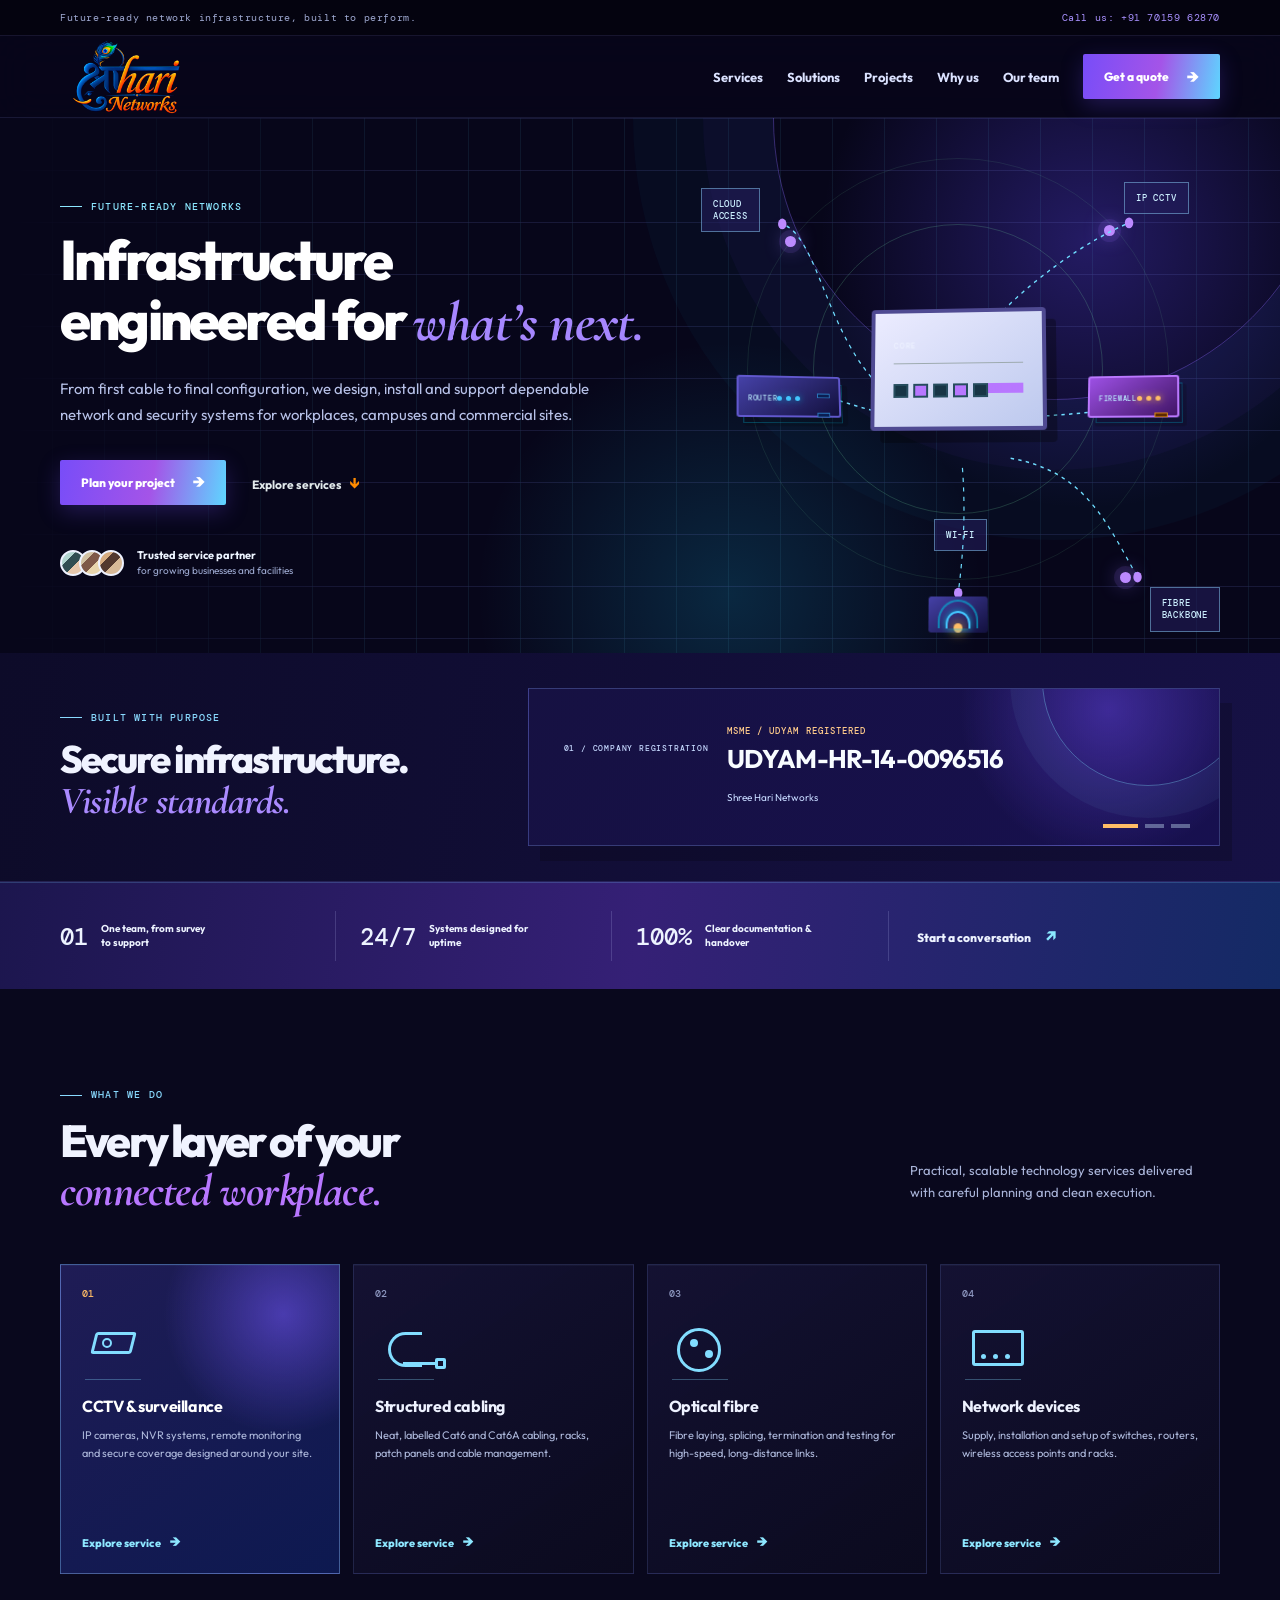
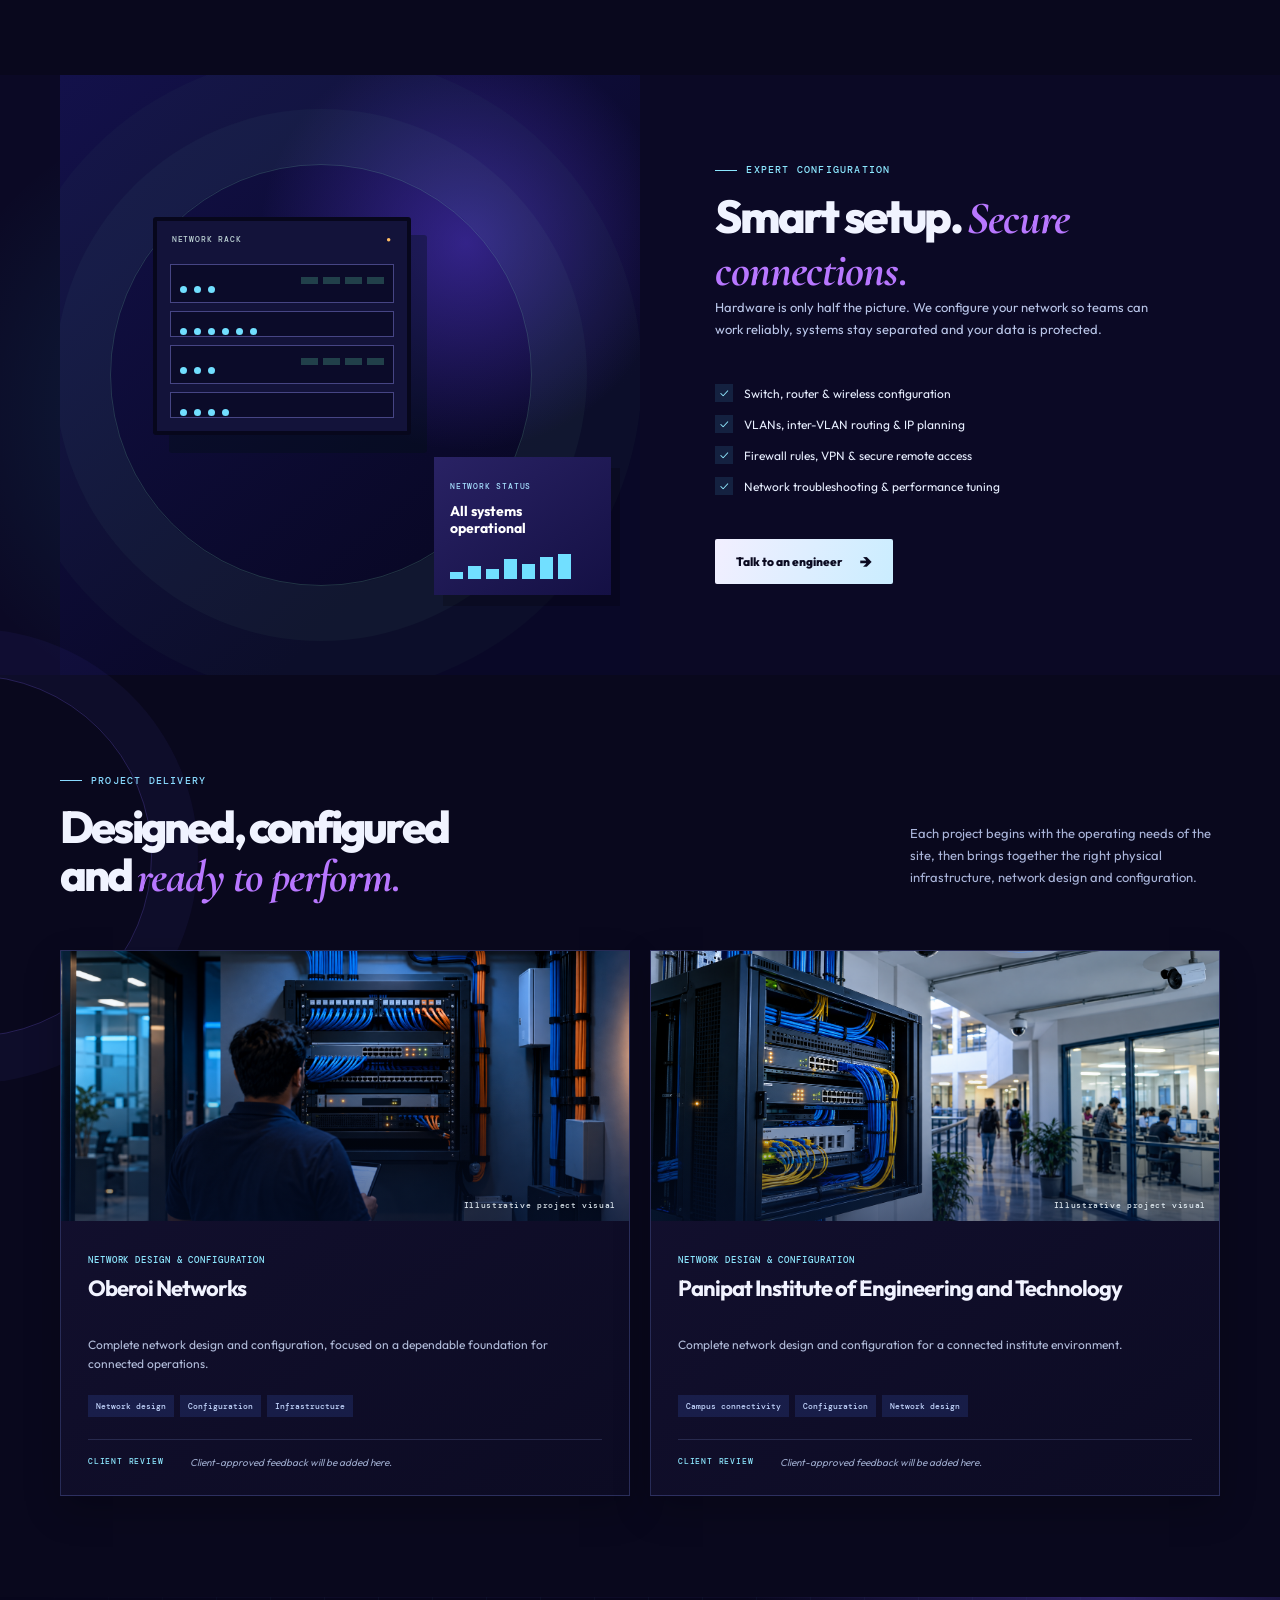
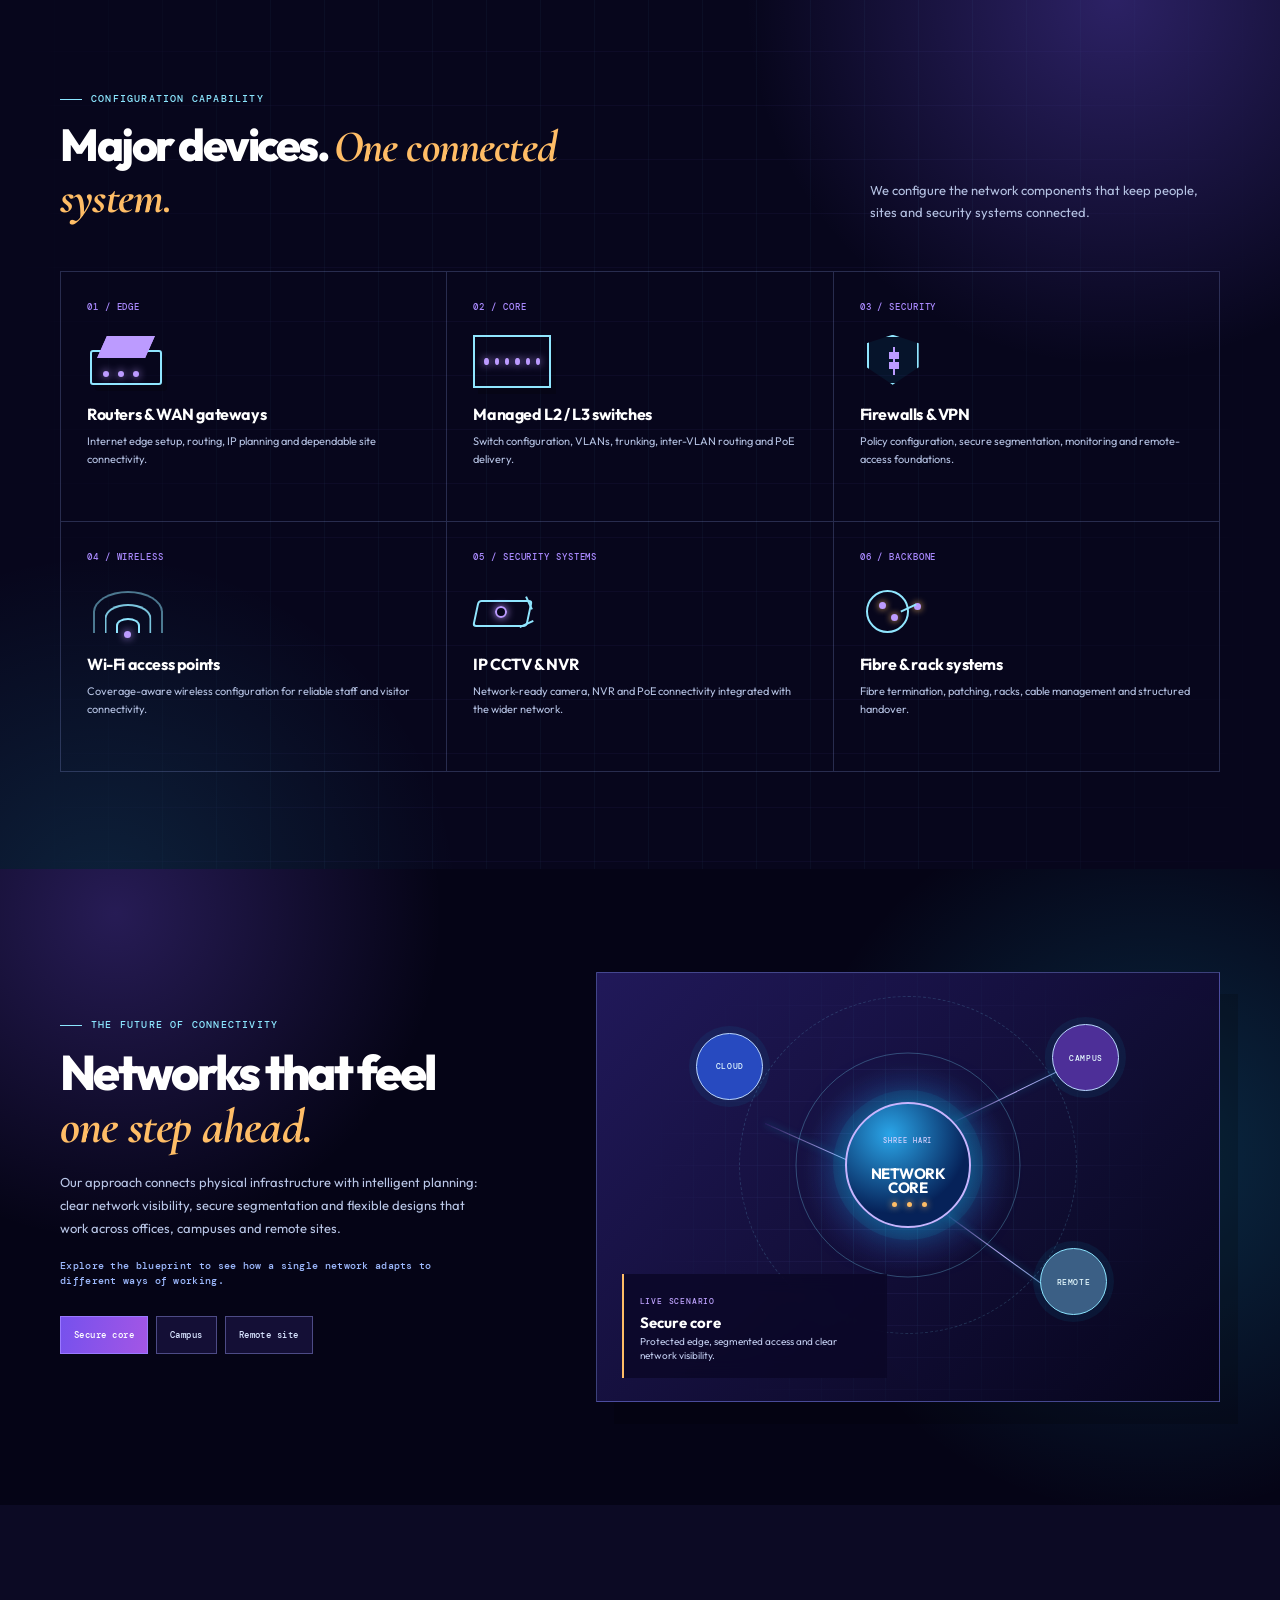
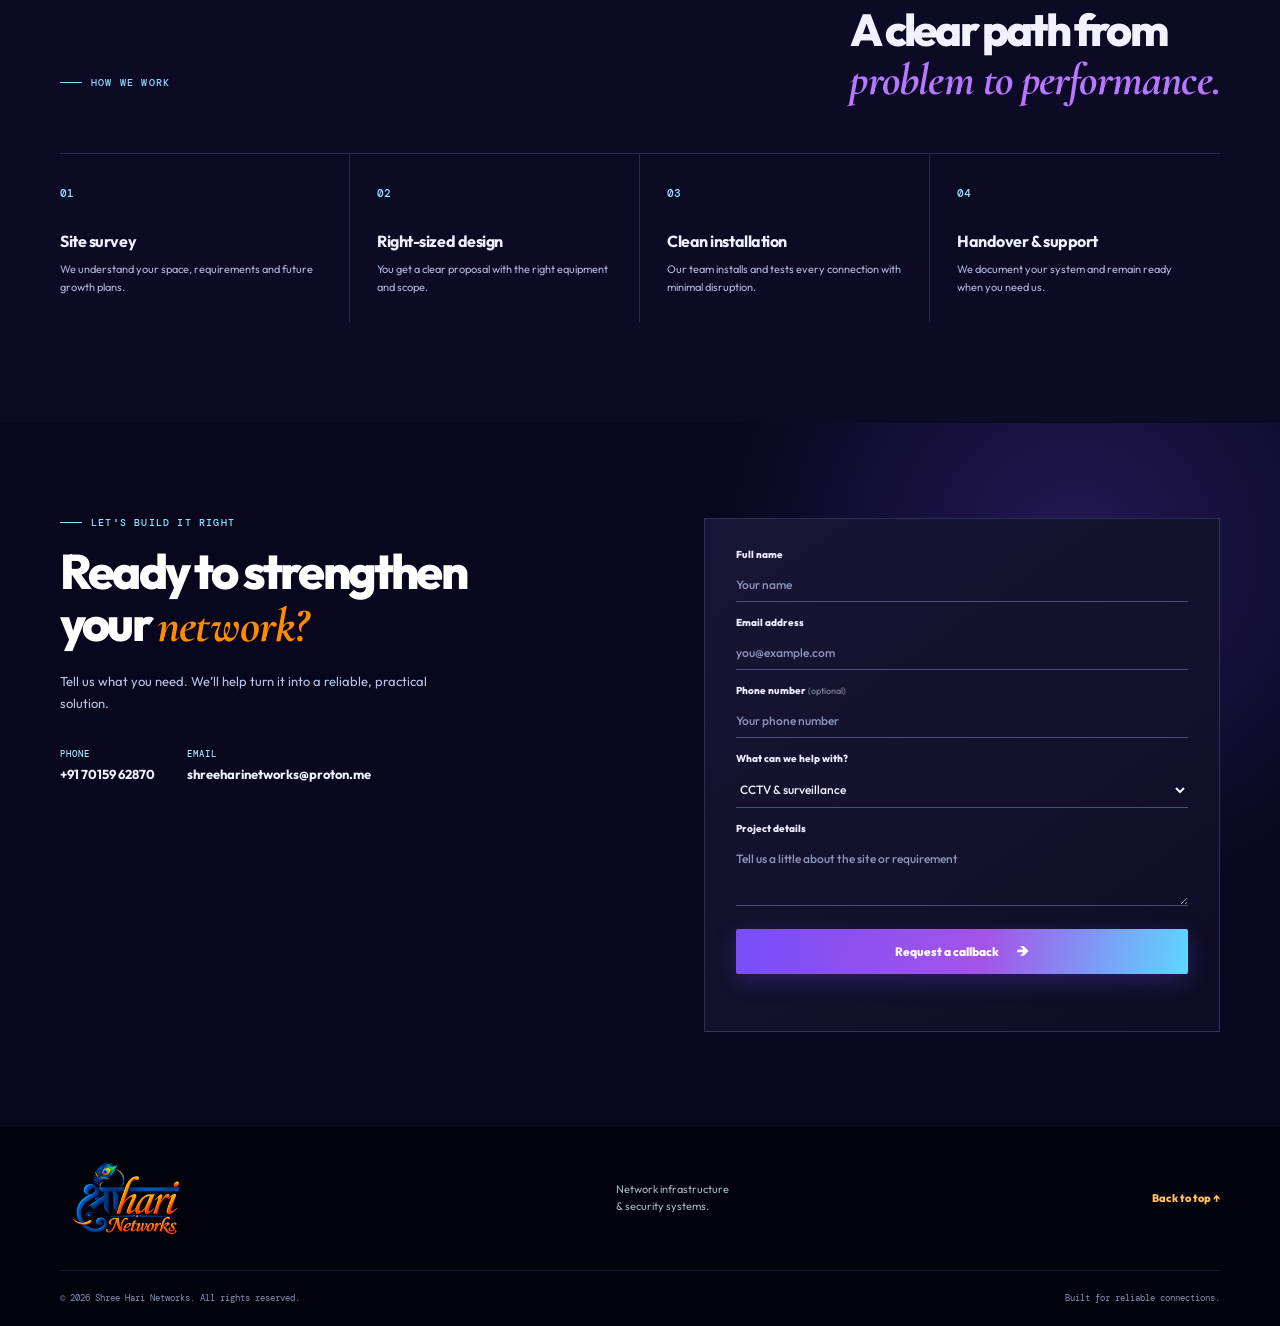
==== commit 801ba73e: "Add files via upload" ====
--- a/index.html
+++ b/index.html
@@ -19,7 +19,7 @@
   <body>
     <div class="topbar">
       <div class="container topbar-inner">
-        <span>Network infrastructure that simply works.</span>
+        <span>Future-ready network infrastructure, built to perform.</span>
         <a href="tel:+917015962870">Call us: +91 70159 62870</a>
       </div>
     </div>
@@ -35,6 +35,7 @@
         <nav id="main-menu" class="main-nav" aria-label="Main navigation">
           <a href="#services">Services</a>
           <a href="#solutions">Solutions</a>
+          <a href="#projects">Projects</a>
           <a href="#why-us">Why us</a>
           <a href="team.html">Our team</a>
           <a href="#contact" class="nav-cta">Get a quote <span>→</span></a>
@@ -47,8 +48,8 @@
         <div class="hero-grid"></div>
         <div class="container hero-content">
           <div class="hero-copy">
-            <p class="eyebrow"><span></span> NETWORKS BUILT FOR BUSINESS</p>
-            <h1>Infrastructure that keeps <em>your business</em> moving.</h1>
+            <p class="eyebrow"><span></span> FUTURE-READY NETWORKS</p>
+            <h1>Infrastructure engineered for <em>what’s next.</em></h1>
             <p class="hero-text">
               From first cable to final configuration, we design, install and support dependable network and security systems for workplaces, campuses and commercial sites.
             </p>
@@ -95,6 +96,46 @@
         </div>
       </section>
 
+      <section class="registration-band" aria-label="Company credentials and capabilities">
+        <div class="container registration-layout">
+          <div class="registration-intro">
+            <p class="eyebrow dark"><span></span> BUILT WITH PURPOSE</p>
+            <h2>Secure infrastructure.<br /><em>Visible standards.</em></h2>
+          </div>
+          <div class="announcement-carousel" data-announcement-carousel aria-roledescription="carousel" aria-label="Company announcements">
+            <article class="announcement-slide is-active" aria-hidden="false">
+              <span class="announcement-index">01 / COMPANY REGISTRATION</span>
+              <div>
+                <p>MSME / UDYAM REGISTERED</p>
+                <strong>UDYAM-HR-14-0096516</strong>
+              </div>
+              <span class="announcement-detail">Shree Hari Networks</span>
+            </article>
+            <article class="announcement-slide" aria-hidden="true">
+              <span class="announcement-index">02 / DELIVERY MODEL</span>
+              <div>
+                <p>ONE TEAM. END-TO-END.</p>
+                <strong>Survey → Design → Configure → Handover</strong>
+              </div>
+              <span class="announcement-detail">Practical work, clearly documented.</span>
+            </article>
+            <article class="announcement-slide" aria-hidden="true">
+              <span class="announcement-index">03 / NETWORK FOCUS</span>
+              <div>
+                <p>SECURITY MEETS SCALE</p>
+                <strong>Networks planned for reliable growth.</strong>
+              </div>
+              <span class="announcement-detail">Connectivity · protection · performance</span>
+            </article>
+            <div class="carousel-controls" aria-label="Choose announcement">
+              <button class="carousel-dot is-active" type="button" aria-label="Show MSME registration" aria-current="true"></button>
+              <button class="carousel-dot" type="button" aria-label="Show delivery model"></button>
+              <button class="carousel-dot" type="button" aria-label="Show network focus"></button>
+            </div>
+          </div>
+        </div>
+      </section>
+
       <section class="stats-strip" aria-label="Business highlights">
         <div class="container stats-grid">
           <div><strong>01</strong><span>One team, from survey to support</span></div>
@@ -174,6 +215,97 @@
               <li><span>✓</span> Network troubleshooting & performance tuning</li>
             </ul>
             <a class="button button-light" href="#contact">Talk to an engineer <span>→</span></a>
+          </div>
+        </div>
+      </section>
+
+      <section class="section projects" id="projects">
+        <div class="container">
+          <div class="section-heading projects-heading">
+            <div>
+              <p class="eyebrow dark"><span></span> PROJECT DELIVERY</p>
+              <h2>Designed, configured<br />and <em>ready to perform.</em></h2>
+            </div>
+            <p>Each project begins with the operating needs of the site, then brings together the right physical infrastructure, network design and configuration.</p>
+          </div>
+
+          <div class="project-grid">
+            <article class="project-card">
+              <figure class="project-media">
+                <img src="assets/business-network-project-illustration.png" alt="Illustrative network rack installation with structured cabling" />
+                <figcaption>Illustrative project visual</figcaption>
+              </figure>
+              <div class="project-copy">
+                <span class="project-kicker">NETWORK DESIGN &amp; CONFIGURATION</span>
+                <h3>Oberoi Networks</h3>
+                <p>Complete network design and configuration, focused on a dependable foundation for connected operations.</p>
+                <div class="project-scope"><span>Network design</span><span>Configuration</span><span>Infrastructure</span></div>
+                <!-- Add an approved client testimonial here before publishing. -->
+                <div class="client-review-pending"><span>CLIENT REVIEW</span><p>Client-approved feedback will be added here.</p></div>
+              </div>
+            </article>
+
+            <article class="project-card">
+              <figure class="project-media">
+                <img src="assets/campus-network-project-illustration.png" alt="Illustrative campus network rack with Wi-Fi and CCTV infrastructure" />
+                <figcaption>Illustrative project visual</figcaption>
+              </figure>
+              <div class="project-copy">
+                <span class="project-kicker">NETWORK DESIGN &amp; CONFIGURATION</span>
+                <h3>Panipat Institute of Engineering and Technology</h3>
+                <p>Complete network design and configuration for a connected institute environment.</p>
+                <div class="project-scope"><span>Campus connectivity</span><span>Configuration</span><span>Network design</span></div>
+                <!-- Add an approved client testimonial here before publishing. -->
+                <div class="client-review-pending"><span>CLIENT REVIEW</span><p>Client-approved feedback will be added here.</p></div>
+              </div>
+            </article>
+          </div>
+        </div>
+      </section>
+
+      <section class="device-section" id="devices">
+        <div class="container">
+          <div class="device-section-head">
+            <div>
+              <p class="eyebrow"><span></span> CONFIGURATION CAPABILITY</p>
+              <h2>Major devices. <em>One connected system.</em></h2>
+            </div>
+            <p>We configure the network components that keep people, sites and security systems connected.</p>
+          </div>
+          <div class="device-grid">
+            <article><span>01 / EDGE</span><div class="device-glyph router-glyph"><i></i><i></i><i></i></div><h3>Routers &amp; WAN gateways</h3><p>Internet edge setup, routing, IP planning and dependable site connectivity.</p></article>
+            <article><span>02 / CORE</span><div class="device-glyph switch-glyph"><i></i><i></i><i></i><i></i><i></i><i></i></div><h3>Managed L2 / L3 switches</h3><p>Switch configuration, VLANs, trunking, inter-VLAN routing and PoE delivery.</p></article>
+            <article><span>03 / SECURITY</span><div class="device-glyph firewall-glyph"><i></i><i></i><b></b></div><h3>Firewalls &amp; VPN</h3><p>Policy configuration, secure segmentation, monitoring and remote-access foundations.</p></article>
+            <article><span>04 / WIRELESS</span><div class="device-glyph wifi-glyph"><i></i><b></b><em></em></div><h3>Wi-Fi access points</h3><p>Coverage-aware wireless configuration for reliable staff and visitor connectivity.</p></article>
+            <article><span>05 / SECURITY SYSTEMS</span><div class="device-glyph camera-glyph"><i></i><b></b></div><h3>IP CCTV &amp; NVR</h3><p>Network-ready camera, NVR and PoE connectivity integrated with the wider network.</p></article>
+            <article><span>06 / BACKBONE</span><div class="device-glyph fibre-glyph"><i></i><b></b><em></em></div><h3>Fibre &amp; rack systems</h3><p>Fibre termination, patching, racks, cable management and structured handover.</p></article>
+          </div>
+        </div>
+      </section>
+
+      <section class="command-center" id="future-tech">
+        <div class="container command-center-layout">
+          <div class="command-center-copy">
+            <p class="eyebrow"><span></span> THE FUTURE OF CONNECTIVITY</p>
+            <h2>Networks that feel<br /><em>one step ahead.</em></h2>
+            <p>Our approach connects physical infrastructure with intelligent planning: clear network visibility, secure segmentation and flexible designs that work across offices, campuses and remote sites.</p>
+            <p class="command-note">Explore the blueprint to see how a single network adapts to different ways of working.</p>
+            <div class="blueprint-tabs" role="tablist" aria-label="Explore network scenarios">
+              <button class="blueprint-tab is-active" type="button" role="tab" aria-selected="true" data-blueprint="core">Secure core</button>
+              <button class="blueprint-tab" type="button" role="tab" aria-selected="false" data-blueprint="campus">Campus</button>
+              <button class="blueprint-tab" type="button" role="tab" aria-selected="false" data-blueprint="remote">Remote site</button>
+            </div>
+          </div>
+
+          <div class="blueprint-console" data-blueprint-console aria-label="Interactive network architecture blueprint">
+            <div class="blueprint-grid"></div>
+            <div class="blueprint-orbit orbit-a"></div><div class="blueprint-orbit orbit-b"></div>
+            <div class="blueprint-link link-one"></div><div class="blueprint-link link-two"></div><div class="blueprint-link link-three"></div>
+            <div class="blueprint-node node-cloud"><span>CLOUD</span></div>
+            <div class="blueprint-node node-campus"><span>CAMPUS</span></div>
+            <div class="blueprint-node node-remote"><span>REMOTE</span></div>
+            <div class="blueprint-core"><small>SHREE HARI</small><strong>NETWORK<br />CORE</strong><i></i><i></i><i></i></div>
+            <div class="blueprint-status"><span>LIVE SCENARIO</span><strong data-blueprint-title>Secure core</strong><p data-blueprint-copy>Protected edge, segmented access and clear network visibility.</p></div>
           </div>
         </div>
       </section>
--- a/styles.css
+++ b/styles.css
@@ -158,3 +158,43 @@
 @media (max-width: 640px) {
   .container { width: min(100% - 32px, 520px); }.topbar-inner { font-size: 8px; }.nav-wrap { height: 67px; }.brand-logo { width: 108px; height: 61px; }.main-nav { display: none; position: absolute; top: 67px; left: 0; right: 0; padding: 18px 24px 24px; background: var(--paper); border-bottom: 1px solid var(--line); align-items: stretch; flex-direction: column; gap: 18px; }.main-nav.open { display: flex; }.nav-cta { width: max-content; }.menu-toggle { display: block; }.hero-copy { padding-top: 40px; }.hero-actions { flex-wrap: wrap; gap: 18px; }.hero-trust { margin-top: 34px; }h1 { letter-spacing: -2.1px; }.network-visual { min-height: 330px; }.network-hub { width: 150px; height: 108px; }.ring-one { width: 220px; height: 220px; }.ring-two { width: 300px; height: 300px; }.label-fibre { bottom: 0; }.stats-grid { grid-template-columns: 1fr; }.stats-grid > div { border: 0; border-bottom: 1px solid rgba(10, 29, 42, .17); padding: 11px 0; }.stats-grid a { padding: 12px 0 2px; }.section { padding: 70px 0; }.section-heading { display: block; margin-bottom: 30px; }.section-heading > p { margin: 20px 0 0; }.service-grid, .process-grid { grid-template-columns: 1fr; }.service-card { min-height: 260px; }.solutions-illustration { min-height: 390px; }.rack { top: 87px; left: 6%; width: 215px; }.config-card { bottom: 36px; right: 5%; }.solutions-copy { padding: 64px 7%; }.process-head { display: block; }.process-grid { margin-top: 32px; }.process-grid article, .process-grid article + article { padding: 20px 0; border-right: 0; border-bottom: 1px solid var(--line); }.process-grid h3 { margin: 10px 0 7px; }.contact { padding: 68px 0; }.contact-details { gap: 20px; flex-wrap: wrap; }.contact-form { padding: 24px 20px; }.footer-top { min-height: 180px; align-items: start; padding: 34px 0; flex-direction: column; gap: 17px; }.footer-bottom { padding: 16px 0; align-items: start; flex-direction: column; gap: 7px; }
 }
+
+/* Futuristic identity, project delivery and configuration capability */
+.main-nav { gap: 24px; }
+.registration-band { overflow: hidden; background: linear-gradient(115deg, #e9f5ff, #fff8ee); border-bottom: 1px solid rgba(0, 120, 200, .13); }
+.registration-layout { display: grid; grid-template-columns: .75fr 1.25fr; gap: 52px; align-items: center; min-height: 228px; }
+.registration-intro h2 { margin: 0; font-size: clamp(28px, 3vw, 40px); line-height: 1.04; letter-spacing: -2px; }.registration-intro h2 em { color: var(--saffron); }
+.announcement-carousel { position: relative; min-height: 158px; overflow: hidden; color: #f8fcff; background: radial-gradient(circle at 84% 13%, rgba(0, 182, 217, .34), transparent 25%), linear-gradient(120deg, #061c50, #0b4f9c); box-shadow: 13px 15px 0 rgba(3, 30, 87, .12); }.announcement-carousel::after { content: ""; position: absolute; width: 210px; height: 210px; top: -115px; right: -35px; border: 1px solid rgba(128, 229, 255, .35); border-radius: 50%; box-shadow: 0 0 0 32px rgba(128, 229, 255, .05); pointer-events: none; }
+.announcement-slide { position: absolute; inset: 0; display: grid; grid-template-columns: 145px 1fr; gap: 18px; align-items: center; padding: 29px 35px 34px; opacity: 0; transform: translateX(22px); pointer-events: none; transition: opacity .45s ease, transform .45s ease; }.announcement-slide.is-active { opacity: 1; transform: translateX(0); pointer-events: auto; }.announcement-index { color: #9edcff; font: 500 8px/1.45 var(--mono); letter-spacing: .1em; }.announcement-slide p { margin: 0 0 8px; color: var(--amber); font: 500 9px var(--mono); letter-spacing: .12em; }.announcement-slide strong { display: block; max-width: 410px; font-size: clamp(18px, 2vw, 26px); letter-spacing: -.8px; line-height: 1.1; }.announcement-detail { grid-column: 2; margin-top: -14px; color: #c7e2fa; font-size: 10px; }.carousel-controls { position: absolute; z-index: 2; right: 29px; bottom: 17px; display: flex; gap: 7px; }.carousel-dot { width: 19px; height: 4px; padding: 0; border: 0; cursor: pointer; background: rgba(207, 238, 255, .38); transition: width .2s ease, background .2s ease; }.carousel-dot.is-active { width: 35px; background: var(--amber); }
+
+.projects { position: relative; background: #fbfdff; }.projects::before { content: ""; position: absolute; width: 360px; height: 360px; top: 0; left: -210px; border: 1px solid rgba(0, 182, 217, .16); border-radius: 50%; box-shadow: 0 0 0 46px rgba(0, 182, 217, .035); }.projects .container { position: relative; }.projects-heading { position: relative; z-index: 1; }.project-grid { display: grid; grid-template-columns: repeat(2, minmax(0, 1fr)); gap: 20px; }.project-card { overflow: hidden; background: white; border: 1px solid rgba(0, 78, 154, .14); box-shadow: 0 14px 34px rgba(2, 45, 108, .06); transition: transform .25s ease, box-shadow .25s ease; }.project-card:hover { transform: translateY(-5px); box-shadow: 0 18px 42px rgba(2, 45, 108, .13); }.project-media { position: relative; height: 270px; margin: 0; overflow: hidden; background: #081d4d; }.project-media img { display: block; width: 100%; height: 100%; object-fit: cover; transition: transform .5s ease; }.project-card:hover .project-media img { transform: scale(1.04); }.project-media::after { content: ""; position: absolute; inset: 45% 0 0; background: linear-gradient(transparent, rgba(4, 17, 48, .56)); pointer-events: none; }.project-media figcaption { position: absolute; z-index: 1; right: 13px; bottom: 11px; margin: 0; color: rgba(239, 249, 255, .9); font: 500 8px var(--mono); letter-spacing: .08em; }.project-copy { padding: 26px 27px 25px; }.project-kicker { color: var(--electric-blue); font: 500 9px var(--mono); letter-spacing: .1em; }.project-copy h3 { min-height: 48px; margin: 10px 0 10px; font-size: 22px; letter-spacing: -1px; line-height: 1.08; }.project-copy > p { min-height: 42px; margin-bottom: 18px; color: var(--muted); font-size: 12px; line-height: 1.65; }.project-scope { display: flex; flex-wrap: wrap; gap: 6px; }.project-scope span { padding: 6px 8px; color: #315c82; background: #eff7ff; font: 500 8px var(--mono); }.client-review-pending { display: grid; grid-template-columns: 90px 1fr; gap: 12px; align-items: start; margin-top: 22px; padding-top: 16px; border-top: 1px solid rgba(0, 78, 154, .13); }.client-review-pending span { color: #cf7200; font: 500 8px var(--mono); letter-spacing: .1em; }.client-review-pending p { margin: 0; color: #61718a; font-size: 10px; line-height: 1.45; font-style: italic; }
+
+.device-section { position: relative; overflow: hidden; padding: 97px 0; color: white; background: radial-gradient(circle at 87% 0%, rgba(0, 182, 217, .27), transparent 26%), radial-gradient(circle at 8% 105%, rgba(255, 139, 0, .16), transparent 24%), #051946; }.device-section::before { content: ""; position: absolute; inset: 0; opacity: .22; background-image: linear-gradient(rgba(117, 224, 255, .24) 1px, transparent 1px), linear-gradient(90deg, rgba(117, 224, 255, .24) 1px, transparent 1px); background-size: 54px 54px; mask-image: linear-gradient(90deg, transparent, #000 25%, #000 75%, transparent); }.device-section .container { position: relative; }.device-section-head { display: flex; align-items: end; justify-content: space-between; gap: 35px; }.device-section-head h2 { max-width: 570px; margin: 0; font-size: clamp(35px, 3.5vw, 49px); line-height: 1.07; letter-spacing: -2.5px; }.device-section-head h2 em { color: var(--amber); }.device-section-head > p { max-width: 350px; margin: 0; color: #c1d7ee; font-size: 13px; line-height: 1.7; }.device-grid { display: grid; grid-template-columns: repeat(3, 1fr); margin-top: 48px; border-top: 1px solid rgba(197, 231, 255, .22); border-left: 1px solid rgba(197, 231, 255, .22); }.device-grid article { min-height: 250px; padding: 22px 26px 24px; border-right: 1px solid rgba(197, 231, 255, .22); border-bottom: 1px solid rgba(197, 231, 255, .22); transition: background .2s ease; }.device-grid article:hover { background: rgba(20, 90, 157, .35); }.device-grid article > span { color: var(--amber); font: 500 9px var(--mono); letter-spacing: .1em; }.device-grid h3 { margin: 16px 0 8px; font-size: 16px; letter-spacing: -.4px; }.device-grid p { margin: 0; color: #c4dcef; font-size: 11px; line-height: 1.65; }.device-glyph { position: relative; width: 78px; height: 53px; margin-top: 21px; color: #a8efff; }.device-glyph::before, .device-glyph::after { content: ""; position: absolute; box-sizing: border-box; }.router-glyph::before { inset: 15px 3px 3px; border: 2px solid currentColor; border-radius: 3px; box-shadow: 5px 6px 0 rgba(0, 0, 0, .2); }.router-glyph::after { top: 1px; left: 15px; width: 48px; height: 22px; border-left: 2px solid var(--amber); border-right: 2px solid var(--amber); transform: skewX(-24deg); }.router-glyph i { position: absolute; z-index: 1; bottom: 11px; width: 6px; height: 6px; border-radius: 50%; background: var(--amber); box-shadow: 0 0 8px var(--amber); }.router-glyph i:nth-child(1) { left: 16px; }.router-glyph i:nth-child(2) { left: 31px; }.router-glyph i:nth-child(3) { left: 46px; }.switch-glyph { display: flex; align-items: center; gap: 6px; padding: 14px 9px; border: 2px solid currentColor; box-shadow: 5px 6px 0 rgba(0, 0, 0, .2); }.switch-glyph i { width: 7px; height: 7px; border-radius: 50%; background: var(--amber); box-shadow: 0 0 6px rgba(255, 195, 41, .85); }.firewall-glyph::before { left: 7px; top: 0; width: 52px; height: 50px; border: 2px solid currentColor; clip-path: polygon(50% 0, 100% 17%, 100% 65%, 50% 100%, 0 65%, 0 17%); background: rgba(0, 182, 217, .08); }.firewall-glyph i { position: absolute; z-index: 1; left: 29px; width: 10px; height: 7px; border: 2px solid var(--amber); }.firewall-glyph i:nth-child(1) { top: 17px; }.firewall-glyph i:nth-child(2) { top: 27px; }.firewall-glyph b { position: absolute; z-index: 1; top: 12px; left: 33px; width: 2px; height: 28px; background: var(--amber); }.wifi-glyph { margin-left: 2px; }.wifi-glyph i, .wifi-glyph b, .wifi-glyph em { position: absolute; left: 50%; bottom: 5px; transform: translateX(-50%); border: 2px solid currentColor; border-bottom: 0; border-radius: 50% 50% 0 0; }.wifi-glyph i { width: 24px; height: 15px; }.wifi-glyph b { width: 47px; height: 29px; opacity: .85; }.wifi-glyph em { width: 70px; height: 42px; opacity: .5; }.wifi-glyph::after { left: 35px; bottom: 0; width: 7px; height: 7px; border-radius: 50%; background: var(--amber); box-shadow: 0 0 9px var(--amber); }.camera-glyph::before { left: 2px; top: 15px; width: 55px; height: 27px; border: 2px solid currentColor; border-radius: 4px; transform: skewX(-12deg); }.camera-glyph::after { left: 22px; top: 21px; width: 12px; height: 12px; border: 2px solid var(--amber); border-radius: 50%; }.camera-glyph i { position: absolute; left: 46px; top: 38px; width: 15px; height: 2px; background: currentColor; transform: rotate(-25deg); }.camera-glyph b { position: absolute; left: 55px; top: 11px; width: 2px; height: 14px; background: currentColor; transform: rotate(-25deg); }.fibre-glyph::before { left: 6px; top: 5px; width: 43px; height: 43px; border: 2px solid currentColor; border-radius: 50%; }.fibre-glyph i, .fibre-glyph b, .fibre-glyph em { position: absolute; border-radius: 50%; background: var(--amber); box-shadow: 0 0 7px var(--amber); }.fibre-glyph i { left: 19px; top: 17px; width: 7px; height: 7px; }.fibre-glyph b { left: 31px; top: 29px; width: 7px; height: 7px; }.fibre-glyph em { left: 54px; top: 18px; width: 7px; height: 7px; }.fibre-glyph::after { top: 22px; left: 40px; width: 17px; height: 2px; background: currentColor; transform: rotate(-25deg); }
+
+.team-grid { grid-template-columns: repeat(2, minmax(0, 1fr)); max-width: 805px; }.team-portrait { display: block; width: 70px; height: 70px; margin-bottom: 29px; border-radius: 50%; object-fit: cover; object-position: center 17%; border: 2px solid #d8efff; filter: grayscale(1) contrast(1.06); }.team-portrait-deepak { object-position: center 18%; }.team-card { min-height: 365px; }.cto-hero { background: radial-gradient(circle at 73% 22%, rgba(255, 139, 0, .2), transparent 26%), radial-gradient(circle at 92% 62%, rgba(0, 182, 217, .25), transparent 30%), linear-gradient(120deg, #041333 0%, #092c6f 61%, #075e9e 100%); }.cto-hero .ceo-portrait-wrap img { object-position: center 15%; filter: grayscale(1) contrast(1.12); }.cto-qualification { background: linear-gradient(135deg, #0c4d9b, #06205a 60%, #0b4f9c); }
+
+@media (max-width: 850px) { .registration-layout { grid-template-columns: 1fr; gap: 26px; padding: 58px 0; }.registration-intro { max-width: 480px; }.announcement-carousel { max-width: 680px; width: 100%; }.project-grid { grid-template-columns: 1fr; max-width: 680px; }.device-grid { grid-template-columns: repeat(2, 1fr); }.device-section-head { align-items: start; flex-direction: column; }.device-section-head > p { max-width: 480px; }.team-grid { max-width: none; } }
+@media (max-width: 640px) { .registration-layout { padding: 52px 0; }.announcement-carousel { min-height: 204px; }.announcement-slide { grid-template-columns: 1fr; gap: 10px; padding: 25px 23px 37px; }.announcement-detail { grid-column: 1; margin-top: 0; }.announcement-slide strong { font-size: 20px; }.carousel-controls { right: 23px; bottom: 17px; }.projects .section-heading { margin-bottom: 30px; }.project-media { height: 205px; }.project-copy { padding: 22px 20px; }.project-copy h3 { min-height: 0; font-size: 20px; }.project-copy > p { min-height: 0; }.client-review-pending { grid-template-columns: 1fr; gap: 6px; }.device-section { padding: 68px 0; }.device-section-head { display: block; }.device-section-head > p { margin-top: 21px; }.device-grid { grid-template-columns: 1fr; margin-top: 31px; }.device-grid article { min-height: auto; padding: 20px; }.team-grid { grid-template-columns: 1fr; }.team-card { min-height: 0; } }
+@media (prefers-reduced-motion: reduce) { *, *::before, *::after { scroll-behavior: auto !important; animation-duration: .01ms !important; animation-iteration-count: 1 !important; transition-duration: .01ms !important; } }
+
+/* Interactive future-ready network blueprint */
+.command-center { overflow: hidden; padding: 103px 0; color: white; background: radial-gradient(circle at 9% 7%, rgba(255, 139, 0, .16), transparent 25%), radial-gradient(circle at 90% 45%, rgba(0, 182, 217, .25), transparent 30%), #030e2f; }.command-center-layout { display: grid; grid-template-columns: .83fr 1.17fr; gap: 8%; align-items: center; }.command-center-copy h2 { margin: 0 0 19px; font-size: clamp(37px, 3.8vw, 53px); line-height: 1.06; letter-spacing: -2.7px; }.command-center-copy h2 em { color: var(--amber); }.command-center-copy > p:not(.eyebrow) { max-width: 430px; color: #c6d9f4; font-size: 13px; line-height: 1.75; }.command-note { margin-top: 18px; color: #8fdcf3 !important; font: 500 10px/1.55 var(--mono) !important; letter-spacing: .03em; }.blueprint-tabs { display: flex; flex-wrap: wrap; gap: 8px; margin-top: 27px; }.blueprint-tab { min-height: 38px; padding: 0 13px; color: #cdeeff; border: 1px solid rgba(150, 223, 255, .35); background: rgba(3, 37, 93, .32); cursor: pointer; font: 500 9px var(--mono); letter-spacing: .05em; transition: background .2s ease, color .2s ease, transform .2s ease; }.blueprint-tab:hover { transform: translateY(-2px); }.blueprint-tab.is-active { color: var(--ink); border-color: var(--amber); background: var(--amber); }
+.blueprint-console { position: relative; min-height: 430px; overflow: hidden; border: 1px solid rgba(129, 219, 255, .3); background: radial-gradient(circle at 50% 46%, rgba(0, 125, 217, .32), transparent 27%), linear-gradient(135deg, rgba(7, 40, 101, .96), rgba(3, 18, 57, .98)); box-shadow: 18px 22px 0 rgba(0, 0, 0, .18); }.blueprint-grid { position: absolute; inset: 0; opacity: .4; background-image: linear-gradient(rgba(127, 215, 255, .3) 1px, transparent 1px), linear-gradient(90deg, rgba(127, 215, 255, .3) 1px, transparent 1px); background-size: 32px 32px; mask-image: radial-gradient(circle at center, #000, transparent 72%); }.blueprint-orbit { position: absolute; z-index: 1; left: 50%; top: 45%; border: 1px solid rgba(124, 228, 255, .29); border-radius: 50%; transform: translate(-50%, -50%); }.orbit-a { width: 225px; height: 225px; animation: blueprint-spin 18s linear infinite; }.orbit-b { width: 338px; height: 338px; border-style: dashed; opacity: .6; animation: blueprint-spin 28s linear infinite reverse; }.blueprint-core { position: absolute; z-index: 3; top: 45%; left: 50%; display: grid; place-items: center; width: 126px; height: 126px; padding: 20px; text-align: center; border: 2px solid #b4f1ff; border-radius: 50%; background: radial-gradient(circle at 35% 25%, #218ed3, #062259 65%); box-shadow: 0 0 0 10px rgba(0, 182, 217, .08), 0 0 38px rgba(0, 182, 217, .5); transform: translate(-50%, -50%); transition: box-shadow .35s ease, background .35s ease; }.blueprint-core small { color: #a9eaff; font: 500 7px var(--mono); letter-spacing: .13em; }.blueprint-core strong { color: white; font-size: 15px; line-height: .95; letter-spacing: -.5px; }.blueprint-core i { position: absolute; bottom: 19px; width: 5px; height: 5px; border-radius: 50%; background: var(--amber); box-shadow: 0 0 7px var(--amber); }.blueprint-core i:nth-of-type(1) { left: 45px; }.blueprint-core i:nth-of-type(2) { left: 60px; }.blueprint-core i:nth-of-type(3) { left: 75px; }.blueprint-node { position: absolute; z-index: 2; display: grid; place-items: center; width: 67px; height: 67px; border: 1px solid rgba(170, 239, 255, .86); border-radius: 50%; background: #0d5897; box-shadow: 0 0 0 7px rgba(0, 182, 217, .08); transition: transform .35s ease, background .35s ease, box-shadow .35s ease; }.blueprint-node span { color: #e6fbff; font: 500 8px var(--mono); letter-spacing: .08em; }.node-cloud { top: 14%; left: 16%; }.node-campus { top: 12%; right: 16%; background: #10677f; }.node-remote { right: 18%; bottom: 20%; background: #5e470b; border-color: var(--amber); }.blueprint-link { position: absolute; z-index: 1; height: 1px; transform-origin: left center; background: linear-gradient(90deg, rgba(0, 182, 217, .1), #8eeeff, rgba(255, 195, 41, .5)); box-shadow: 0 0 7px rgba(0, 182, 217, .6); }.link-one { top: 35%; left: 27%; width: 168px; transform: rotate(24deg); }.link-two { top: 35%; left: 57%; width: 155px; transform: rotate(-26deg); }.link-three { top: 56%; left: 56%; width: 145px; transform: rotate(36deg); }.blueprint-status { position: absolute; z-index: 4; left: 25px; bottom: 23px; max-width: 265px; padding: 14px 16px; border-left: 2px solid var(--amber); background: rgba(2, 13, 43, .72); backdrop-filter: blur(10px); }.blueprint-status span { color: var(--amber); font: 500 8px var(--mono); letter-spacing: .1em; }.blueprint-status strong { display: block; margin: 5px 0 3px; color: white; font-size: 15px; }.blueprint-status p { margin: 0; color: #c4e1f5; font-size: 10px; line-height: 1.45; }
+.blueprint-console[data-scenario="campus"] .node-campus { background: #ff8b00; border-color: #ffe3a6; box-shadow: 0 0 0 9px rgba(255, 139, 0, .12), 0 0 26px rgba(255, 139, 0, .6); transform: scale(1.12); }.blueprint-console[data-scenario="remote"] .node-remote { background: #0b8fa8; border-color: #b1f8ff; box-shadow: 0 0 0 9px rgba(0, 182, 217, .12), 0 0 26px rgba(0, 182, 217, .6); transform: scale(1.12); }.blueprint-console[data-scenario="core"] .blueprint-core { background: radial-gradient(circle at 35% 25%, #2aa5e8, #062259 65%); box-shadow: 0 0 0 12px rgba(0, 182, 217, .1), 0 0 45px rgba(0, 182, 217, .65); }
+@keyframes blueprint-spin { to { transform: translate(-50%, -50%) rotate(360deg); } }
+@media (max-width: 850px) { .command-center-layout { grid-template-columns: 1fr; gap: 45px; }.blueprint-console { max-width: 680px; width: 100%; } }
+@media (max-width: 640px) { .command-center { padding: 68px 0; }.blueprint-console { min-height: 365px; }.orbit-b { width: 285px; height: 285px; }.blueprint-core { top: 44%; width: 110px; height: 110px; }.blueprint-node { width: 55px; height: 55px; }.node-cloud { left: 10%; }.node-campus { right: 9%; }.node-remote { right: 13%; bottom: 17%; }.link-one { left: 22%; width: 136px; }.link-two { left: 56%; width: 121px; }.link-three { left: 54%; width: 113px; }.blueprint-status { right: 16px; left: 16px; bottom: 16px; max-width: none; } }
+
+/* Original dark premium visual system, inspired by modern AI and technology websites. */
+:root { --ink: #eef2ff; --ink-2: #11102b; --paper: #07061a; --cream: #0b0a20; --muted: #acb5d7; --line: rgba(158, 166, 255, .18); --electric-blue: #62ddff; --peacock: #42c6ff; --saffron: #b877ff; --amber: #ffbd66; --soft-blue: #11102b; }
+body { color: var(--ink); background: var(--paper); }.topbar { background: #04030f; color: #9fa9d1; border-bottom: 1px solid rgba(151, 143, 255, .13); }.topbar a { color: #a991ff; }.site-header { background: rgba(7, 6, 26, .86); border-bottom-color: rgba(152, 163, 255, .12); backdrop-filter: blur(18px); }.site-header.scrolled { background: rgba(7, 6, 26, .96); border-bottom-color: rgba(128, 209, 255, .28); box-shadow: 0 8px 35px rgba(0, 0, 0, .28); }.main-nav > a:not(.nav-cta) { color: #dbe2ff; }.main-nav > a:not(.nav-cta)::after { background: #8c6bff; }.nav-cta, .button-primary { color: white; background: linear-gradient(100deg, #784df8, #a454e8 55%, #5ed6ff); box-shadow: 0 7px 22px rgba(112, 74, 247, .25); }.button-light { color: #0a0920; background: linear-gradient(110deg, #f2efff, #caedff); }
+.hero { background: radial-gradient(circle at 85% 23%, rgba(96, 71, 255, .32), transparent 23%), radial-gradient(circle at 57% 89%, rgba(24, 207, 255, .17), transparent 29%), #07061a; }.hero::after { border-color: rgba(135, 105, 255, .38); box-shadow: 0 0 0 70px rgba(111, 85, 255, .045), 0 0 0 140px rgba(0, 193, 255, .03); }.hero-grid { opacity: .24; background-image: linear-gradient(rgba(138, 148, 255, .55) 1px, transparent 1px), linear-gradient(90deg, rgba(98, 221, 255, .34) 1px, transparent 1px); }.eyebrow { color: #8ce7ff; }.eyebrow.dark { color: #89daff; }h1 em, h2 em { color: #a687ff; }.hero-text { color: #b7c1e8; }.hero-trust p { color: #9ba7ce; }.hero-trust strong { color: #edf4ff; }.network-hub { background: linear-gradient(145deg, #ececff, #bdc9ee); border-color: #4f4a92; box-shadow: 10px 12px 0 rgba(0, 0, 0, .31); }.network-device { border-color: #6158ce; background: linear-gradient(145deg, #4541a7, #12103d); }.device-firewall { background: linear-gradient(145deg, #9c50e4, #421567); border-color: #bb78ff; }.connections path { stroke: #6fddff; }.connections circle { fill: #bc8aff; }.node { background: #bc8aff; box-shadow: 0 0 0 6px rgba(158, 105, 255, .12), 0 0 19px rgba(143, 114, 255, .9); }.visual-label { color: #ccefff; border-color: rgba(143, 216, 255, .47); background: rgba(36, 30, 93, .57); }
+.stats-strip { background: linear-gradient(100deg, #1c164e, #352076 50%, #142a65); border-top: 1px solid rgba(121, 215, 255, .2); }.stats-grid > div { border-right-color: rgba(199, 207, 255, .18); }.stats-grid strong, .stats-grid span, .stats-grid a { color: #edf3ff; }.stats-grid a span { color: #8be9ff; }
+.services, .projects { background: #09081d; }.section-heading > p { color: #aab5da; }.section h2, .registration-intro h2, .team-intro h2 { color: #f0f3ff; }.service-card { color: #eef2ff; border-color: rgba(132, 157, 255, .18); background: linear-gradient(145deg, rgba(22, 20, 55, .82), rgba(11, 10, 30, .9)); box-shadow: inset 0 1px 0 rgba(209, 221, 255, .04); }.service-card:hover { background: linear-gradient(145deg, rgba(45, 35, 100, .92), rgba(12, 28, 66, .95)); box-shadow: 0 17px 34px rgba(0, 0, 0, .22), 0 0 0 1px rgba(100, 213, 255, .26); }.service-card.featured { background: radial-gradient(circle at 80% 16%, rgba(117, 88, 255, .53), transparent 35%), linear-gradient(145deg, #1f1c55, #0d1950); border-color: rgba(136, 196, 255, .4); }.service-card p { color: #aeb9dc; }.service-card a { color: #8de7ff; }.service-number { color: #8e98c1; }.service-icon { color: #82ddff; }.projects::before { border-color: rgba(127, 104, 255, .25); box-shadow: 0 0 0 46px rgba(106, 80, 255, .06); }
+.registration-band { background: linear-gradient(100deg, #0d0b29, #161145); border-color: rgba(140, 128, 255, .18); }.registration-intro h2 em { color: #aa8aff; }.announcement-carousel { background: radial-gradient(circle at 84% 13%, rgba(115, 78, 255, .42), transparent 25%), linear-gradient(120deg, #161142, #17104f); border: 1px solid rgba(142, 175, 255, .27); box-shadow: 12px 15px 0 rgba(0, 0, 0, .2); }.announcement-slide p { color: #ffcb8b; background: transparent; }.carousel-dot.is-active { background-color: #ffbd66; }.announcement-index, .announcement-detail { color: #c6d9ff; }
+.solutions { background: radial-gradient(circle at 18% 56%, rgba(46, 212, 255, .12), transparent 28%), #0b0925; }.solutions-illustration { background: radial-gradient(circle at 70% 28%, rgba(105, 69, 255, .42), transparent 35%), linear-gradient(140deg, #13114a, #090827 72%); }.solutions-copy > p:not(.eyebrow) { color: #b9c5e8; }.check-list li { color: #e8efff; }.check-list span { color: #91eaff; background: rgba(81, 202, 255, .12); }.rack { border-color: #07071c; background: #13133a; }.rack-unit { border-color: #464584; background: #0b0b29; }.rack-unit i, .mini-chart i { background: #71dfff; }.config-card { color: #edefff; background: linear-gradient(145deg, #292264, #141044); }.config-card .mini-label { color: #a7dfff; }.config-card strong { color: white; }
+.project-card { background: linear-gradient(145deg, #141131, #0c0b23); border-color: rgba(128, 153, 255, .23); box-shadow: 0 14px 34px rgba(0, 0, 0, .22); }.project-card:hover { box-shadow: 0 18px 44px rgba(63, 43, 155, .28), 0 0 0 1px rgba(111, 220, 255, .25); }.project-copy h3 { color: #f1f3ff; }.project-copy > p { color: #b2bddb; }.project-kicker, .client-review-pending span { color: #8de7ff; }.project-scope span { color: #c4d7ff; background: rgba(78, 123, 255, .15); }.client-review-pending { border-top-color: rgba(158, 175, 255, .17); }.client-review-pending p { color: #9ba8ca; }
+.device-section { background: radial-gradient(circle at 87% 0%, rgba(122, 91, 255, .32), transparent 26%), radial-gradient(circle at 8% 105%, rgba(52, 206, 255, .14), transparent 24%), #07061c; }.device-section::before { background-image: linear-gradient(rgba(134, 126, 255, .22) 1px, transparent 1px), linear-gradient(90deg, rgba(104, 218, 255, .19) 1px, transparent 1px); }.device-section-head > p, .device-grid p { color: #b5c2e3; }.device-grid { border-color: rgba(159, 176, 255, .22); }.device-grid article { border-color: rgba(159, 176, 255, .22); }.device-grid article:hover { background: rgba(60, 46, 135, .32); }.device-grid article > span { color: #aa8aff; }.device-glyph { color: #90e6ff; }.router-glyph::after, .firewall-glyph i, .firewall-glyph b, .fibre-glyph i, .fibre-glyph b, .fibre-glyph em { border-color: #bc9bff; background-color: #bc9bff; }.router-glyph i, .switch-glyph i, .wifi-glyph::after, .camera-glyph::after { background: #bc9bff; box-shadow: 0 0 8px #bc9bff; }.camera-glyph::after { border-color: #bc9bff; background: transparent; }
+.command-center { background: radial-gradient(circle at 9% 7%, rgba(129, 91, 255, .27), transparent 25%), radial-gradient(circle at 90% 45%, rgba(31, 198, 255, .2), transparent 30%), #050416; }.command-center-copy > p:not(.eyebrow) { color: #bac7e8; }.command-note { color: #9ebaff !important; }.blueprint-console { border-color: rgba(137, 148, 255, .42); background: radial-gradient(circle at 50% 46%, rgba(91, 61, 236, .37), transparent 27%), linear-gradient(135deg, rgba(33, 25, 91, .98), rgba(6, 5, 26, .98)); }.blueprint-grid { background-image: linear-gradient(rgba(145, 138, 255, .27) 1px, transparent 1px), linear-gradient(90deg, rgba(89, 218, 255, .22) 1px, transparent 1px); }.blueprint-core { border-color: #c6b6ff; background: radial-gradient(circle at 35% 25%, #825aff, #21145e 65%); }.blueprint-core small { color: #d7d0ff; }.blueprint-link { background: linear-gradient(90deg, rgba(141, 96, 255, .12), #bdb3ff, rgba(93, 224, 255, .5)); }.blueprint-node { background: #274ac0; border-color: #bbd8ff; }.node-campus { background: #4d2f98; }.node-remote { background: #3b5f85; border-color: #8be4ff; }.blueprint-status { background: rgba(11, 7, 38, .8); }.blueprint-status span { color: #bfa4ff; }.blueprint-status p { color: #c0cbed; }.blueprint-tab { color: #d8e4ff; border-color: rgba(162, 166, 255, .4); background: rgba(56, 43, 132, .29); }.blueprint-tab.is-active { color: white; border-color: #9a79ff; background: linear-gradient(100deg, #7651ed, #a356e5); }
+.process { background: #0c0a24; }.process-grid { border-top-color: rgba(155, 171, 255, .2); }.process-grid article { border-right-color: rgba(155, 171, 255, .2); }.process-grid h3 { color: #eef2ff; }.process-grid p { color: #adb9db; }.process-grid span { color: #96e9ff; }.contact { background: radial-gradient(circle at 84% 18%, rgba(116, 78, 255, .25), transparent 30%), #08071d; }.contact-copy > p:not(.eyebrow) { color: #b9c5e8; }.contact-details a { color: #eef4ff; }.contact-details span { color: #9be8ff; }.contact-form { color: #e9edff; background: linear-gradient(145deg, #191536, #0e0d25); border: 1px solid rgba(158, 172, 255, .2); }.contact-form input, .contact-form select, .contact-form textarea { color: #f0f4ff; border-bottom-color: rgba(174, 190, 255, .35); }.contact-form select option { color: #0d0c20; }.contact-form input::placeholder, .contact-form textarea::placeholder { color: #8996bb; }.form-note { color: #a5eaff; }.site-footer { background: #03030d; }.footer-top { border-bottom-color: rgba(157, 172, 255, .15); }.footer-bottom { color: #8794b6; }
+.page-hero, .ceo-hero { background: radial-gradient(circle at 82% 15%, rgba(119, 83, 255, .38), transparent 26%), radial-gradient(circle at 95% 66%, rgba(35, 202, 255, .2), transparent 30%), #07061c; }.page-hero::after { border-color: rgba(148, 120, 255, .43); box-shadow: 0 0 0 54px rgba(125, 89, 255, .08), 0 0 0 108px rgba(58, 188, 255, .04); }.page-hero p:not(.eyebrow), .ceo-hero-copy > p:not(.eyebrow) { color: #c5d0ef; }.team-intro, .leadership-intro, .career-timeline, .qualifications-section { background: #09081d; }.team-intro > p, .leadership-intro > p, .career-timeline p { color: #adb9db; }.team-card { background: linear-gradient(145deg, #151234, #0c0b22); border-color: rgba(139, 158, 255, .22); }.team-card h3 { color: #f2f4ff; }.team-card p { color: #adb9dc; }.team-tags span { color: #c5d8ff; background: rgba(91, 118, 242, .15); }.profile-link { color: #93e7ff; }.credentials, .ceo-expertise { background: #0c0a25; }.credentials-head p:not(.eyebrow), .expertise-heading > p, .expertise-grid p { color: #b8c6e6; }.credential-grid, .expertise-grid, .career-timeline article { border-color: rgba(160, 178, 255, .2); }.credential-grid article, .expertise-grid article { border-color: rgba(160, 178, 255, .2); }.credential-grid p { color: #b3c2e4; }.qualification-list { background: linear-gradient(145deg, #151234, #0e0c27); }.qualification-list b { color: #f0f3ff; }.qualification-list span { color: #a8b5d7; }.qualification-list li { border-bottom-color: rgba(159, 177, 255, .18); }.profile-cta { background: radial-gradient(circle at 86% 22%, rgba(95, 205, 255, .24), transparent 25%), linear-gradient(110deg, #15103e, #542aa0); }
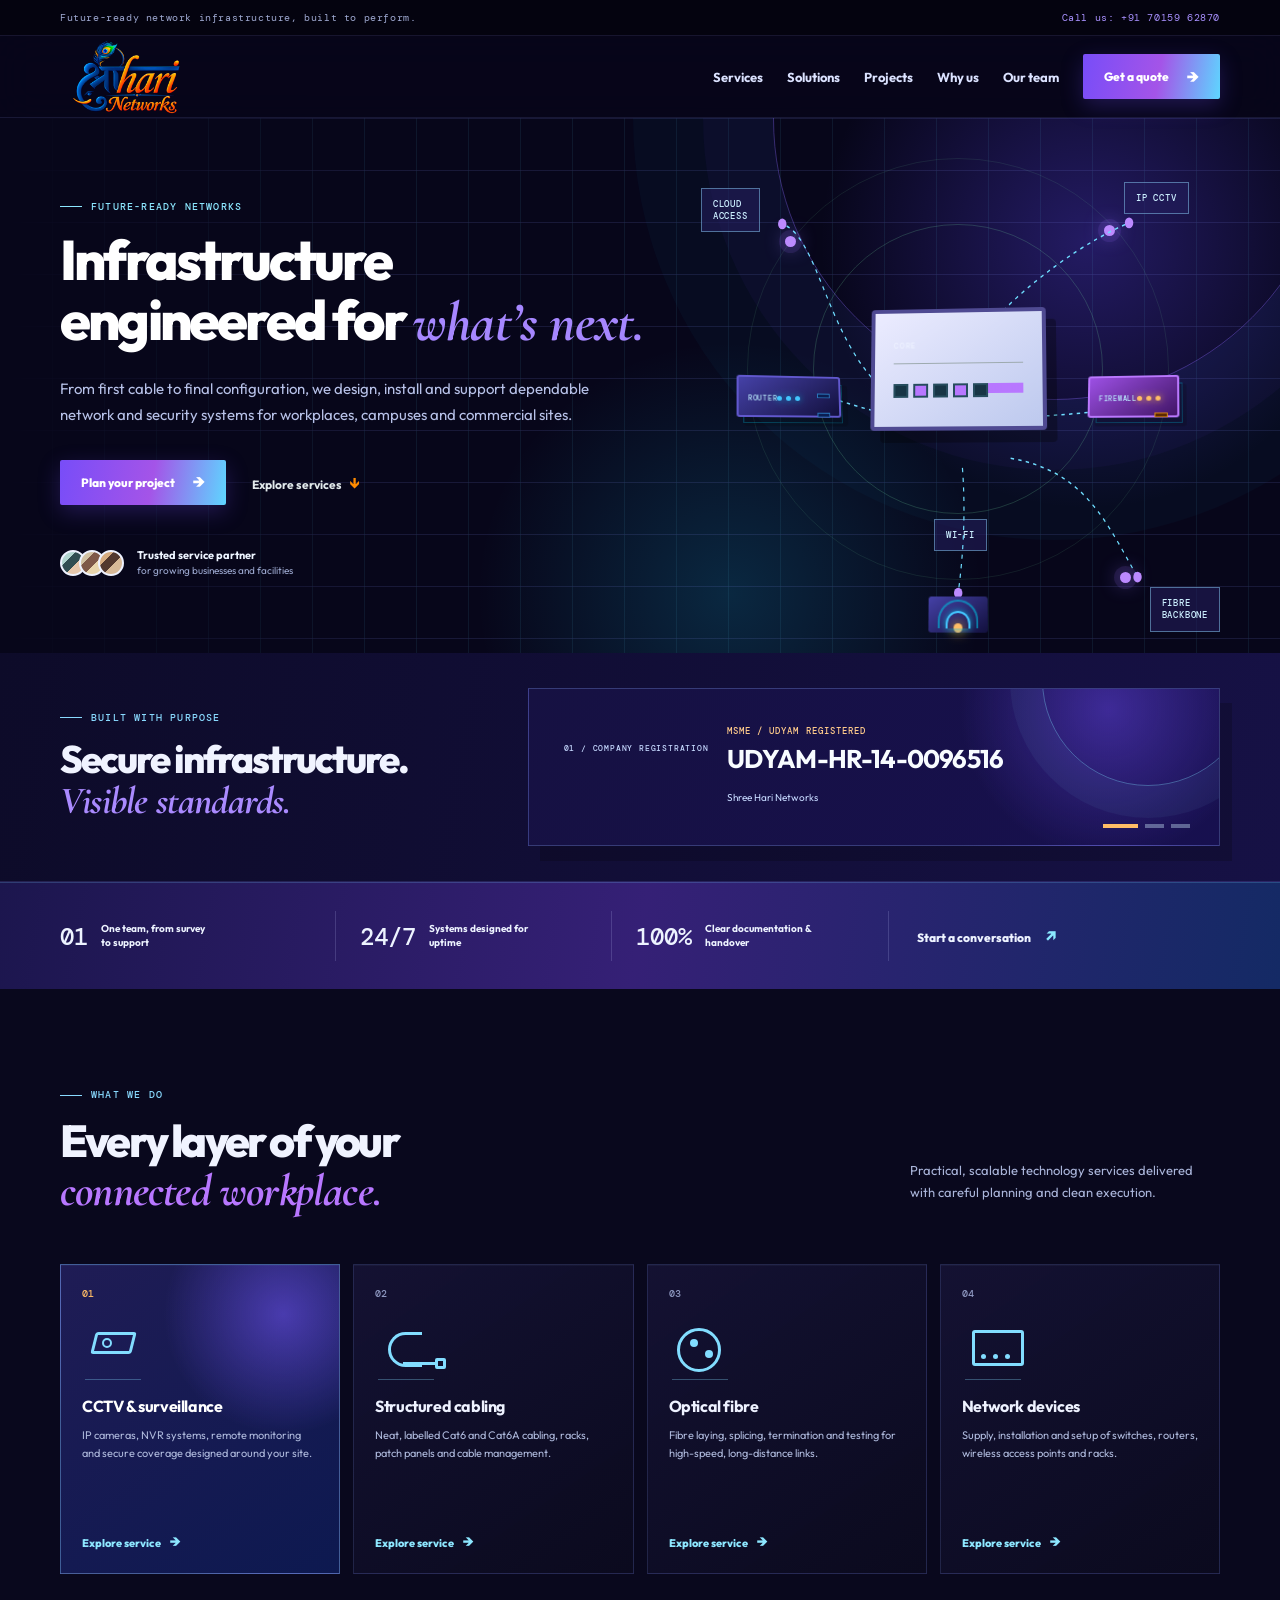
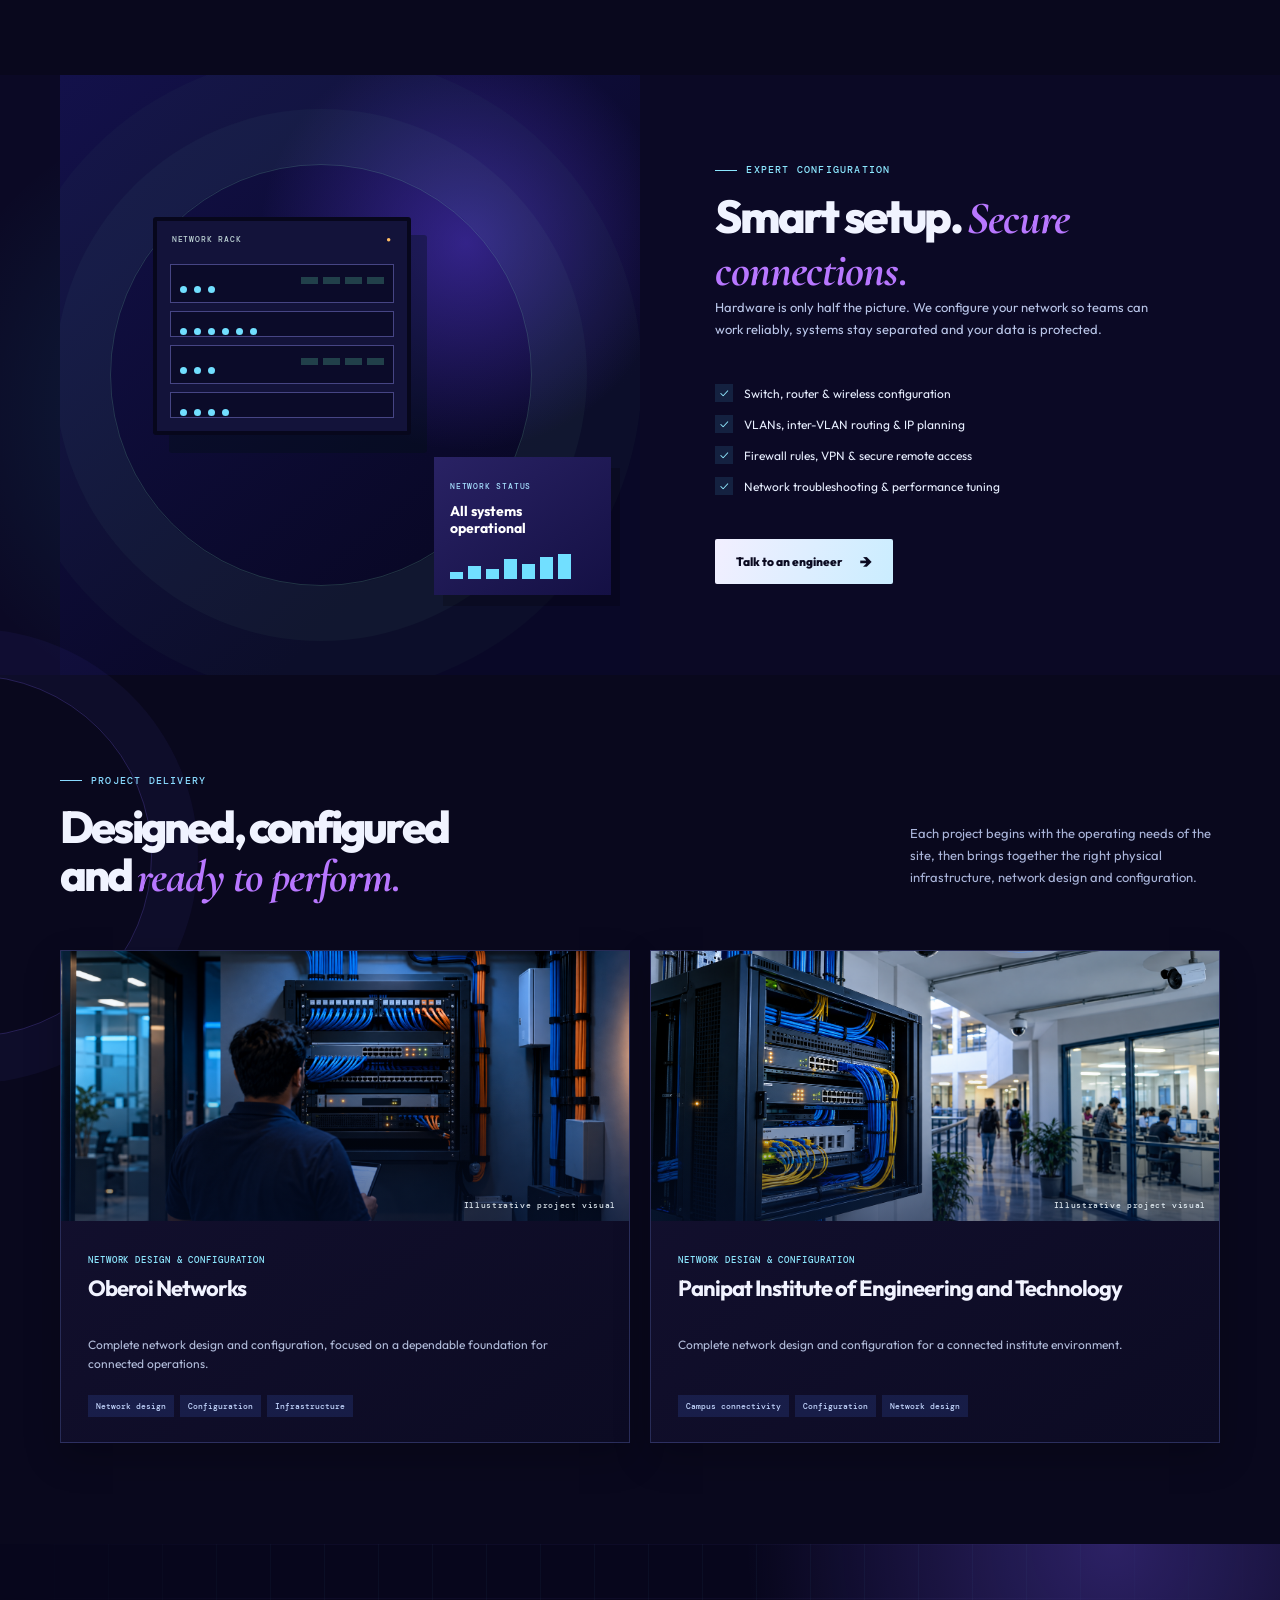
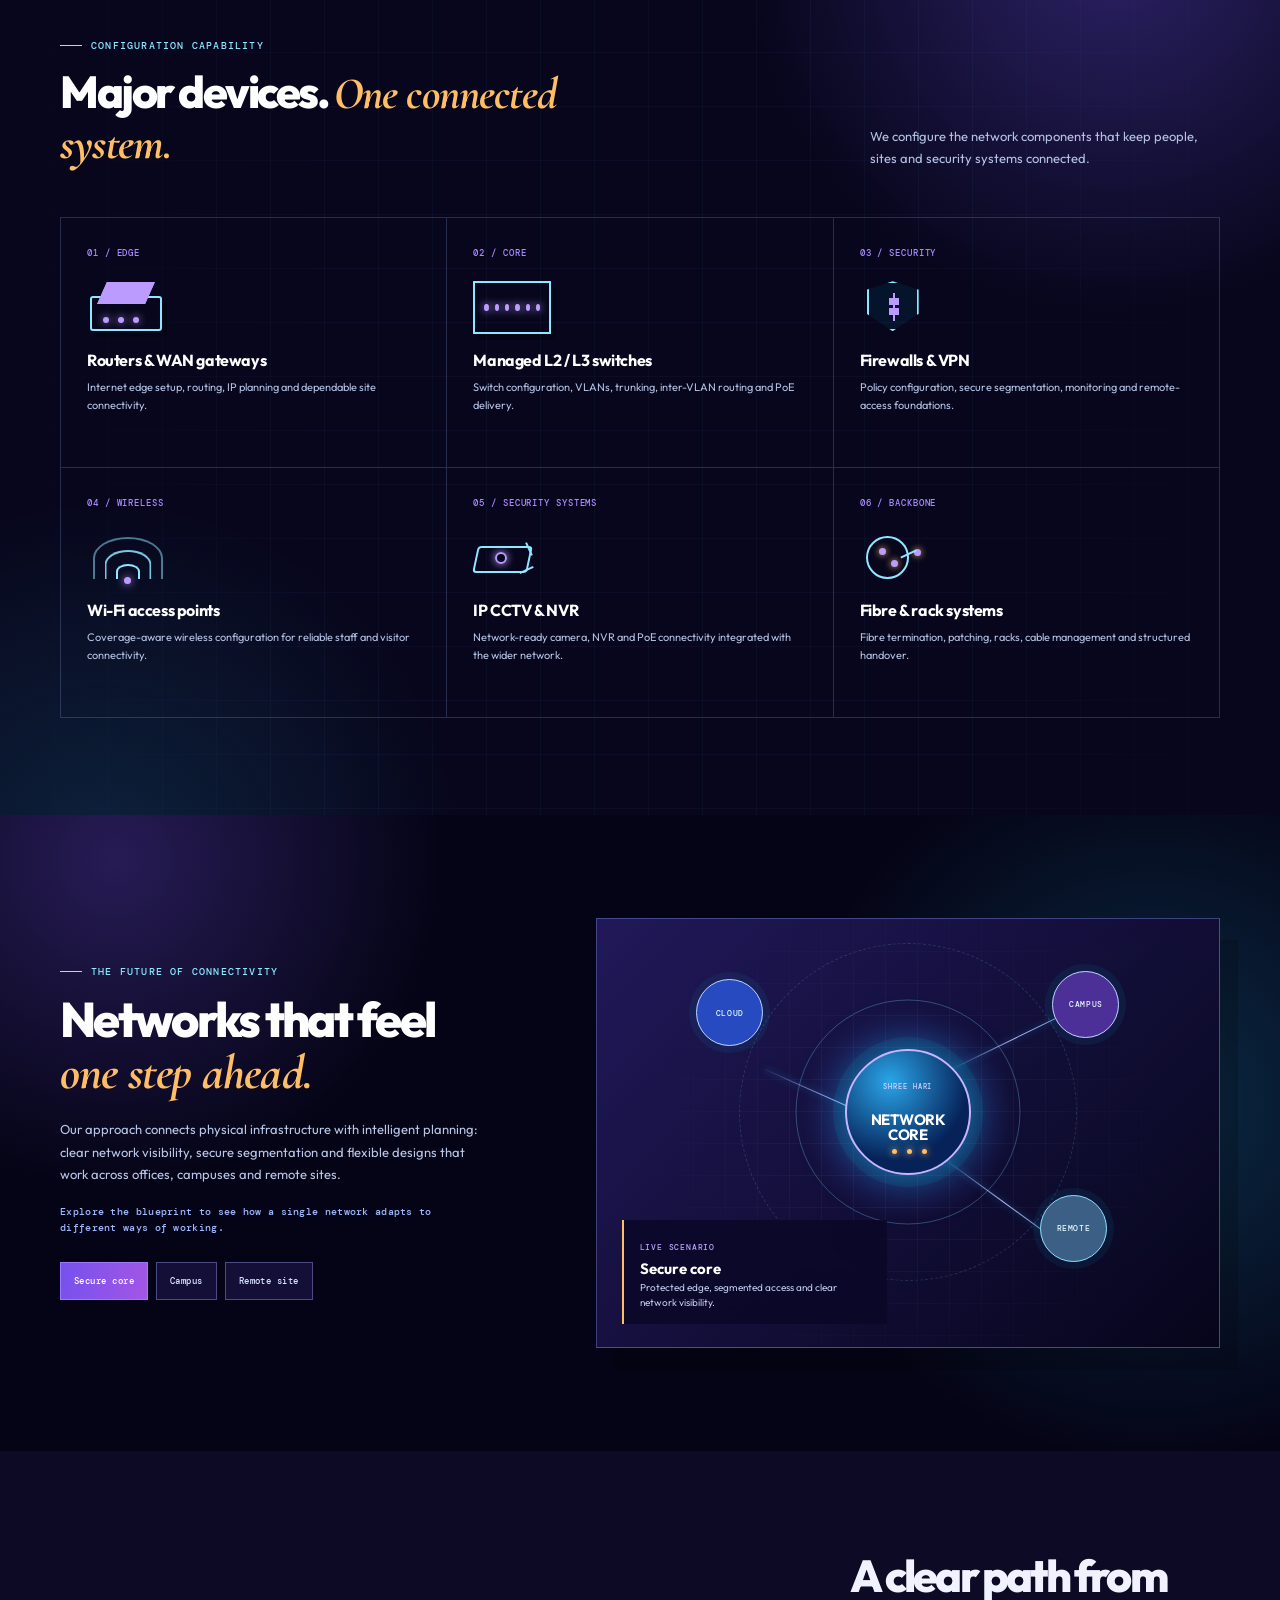
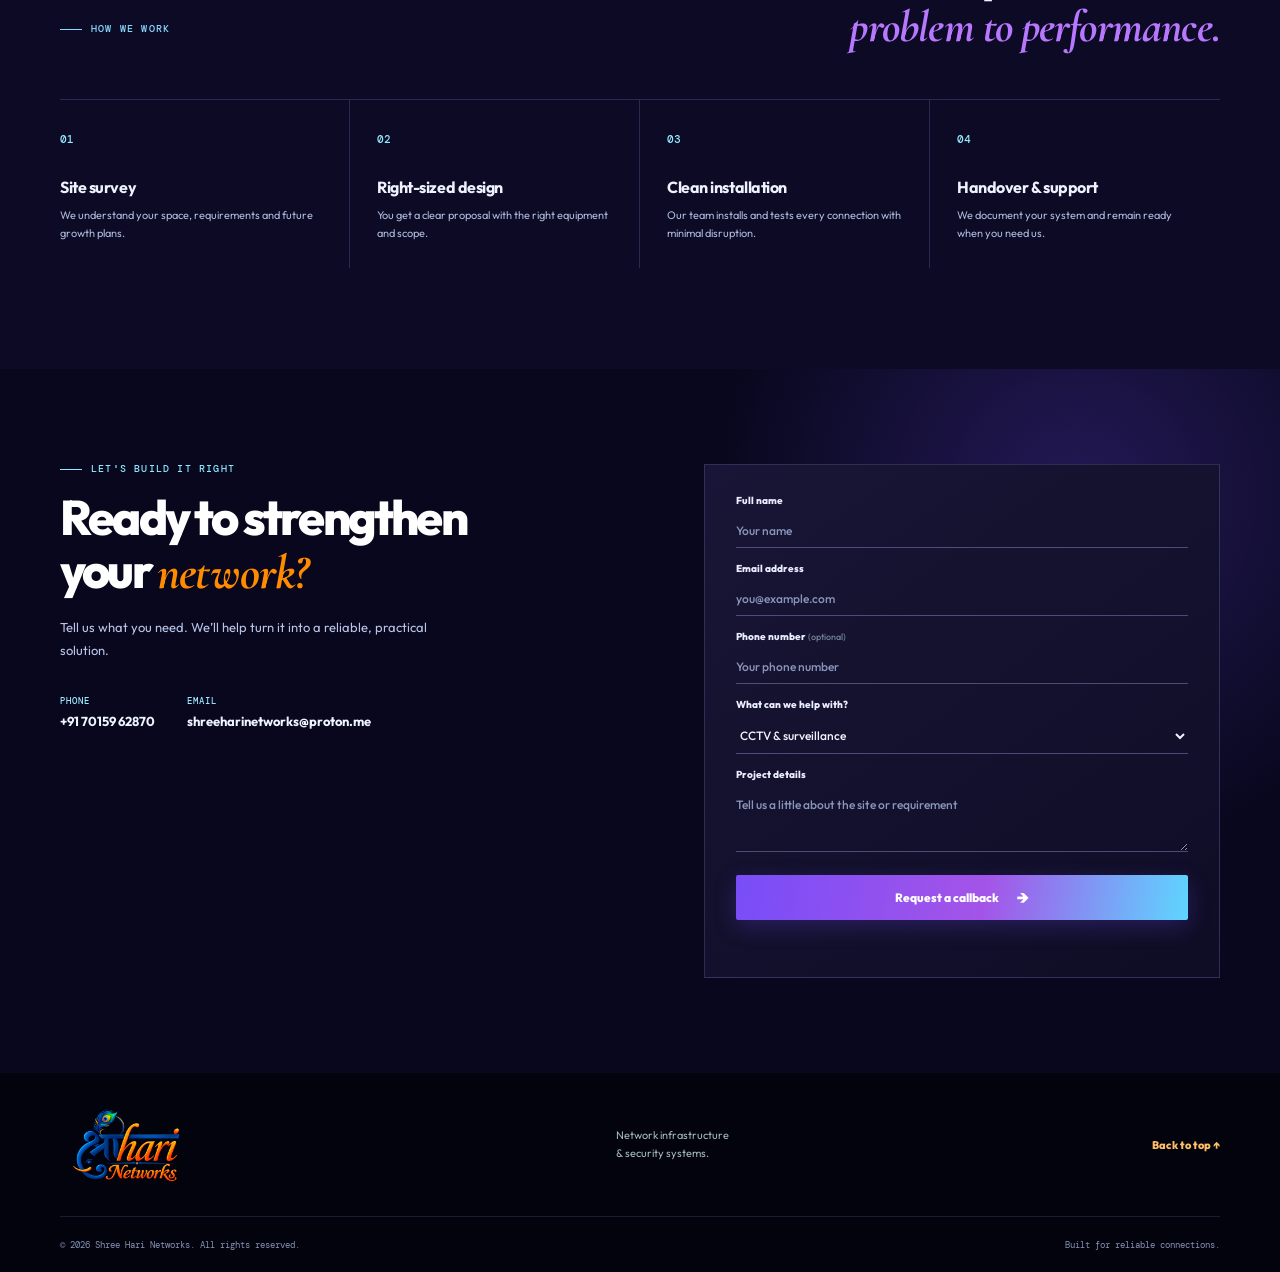
==== commit 4740dfe0: "Update index.html" ====
--- a/index.html
+++ b/index.html
@@ -241,7 +241,7 @@
                 <p>Complete network design and configuration, focused on a dependable foundation for connected operations.</p>
                 <div class="project-scope"><span>Network design</span><span>Configuration</span><span>Infrastructure</span></div>
                 <!-- Add an approved client testimonial here before publishing. -->
-                <div class="client-review-pending"><span>CLIENT REVIEW</span><p>Client-approved feedback will be added here.</p></div>
+              
               </div>
             </article>
 
@@ -256,7 +256,7 @@
                 <p>Complete network design and configuration for a connected institute environment.</p>
                 <div class="project-scope"><span>Campus connectivity</span><span>Configuration</span><span>Network design</span></div>
                 <!-- Add an approved client testimonial here before publishing. -->
-                <div class="client-review-pending"><span>CLIENT REVIEW</span><p>Client-approved feedback will be added here.</p></div>
+               
               </div>
             </article>
           </div>
